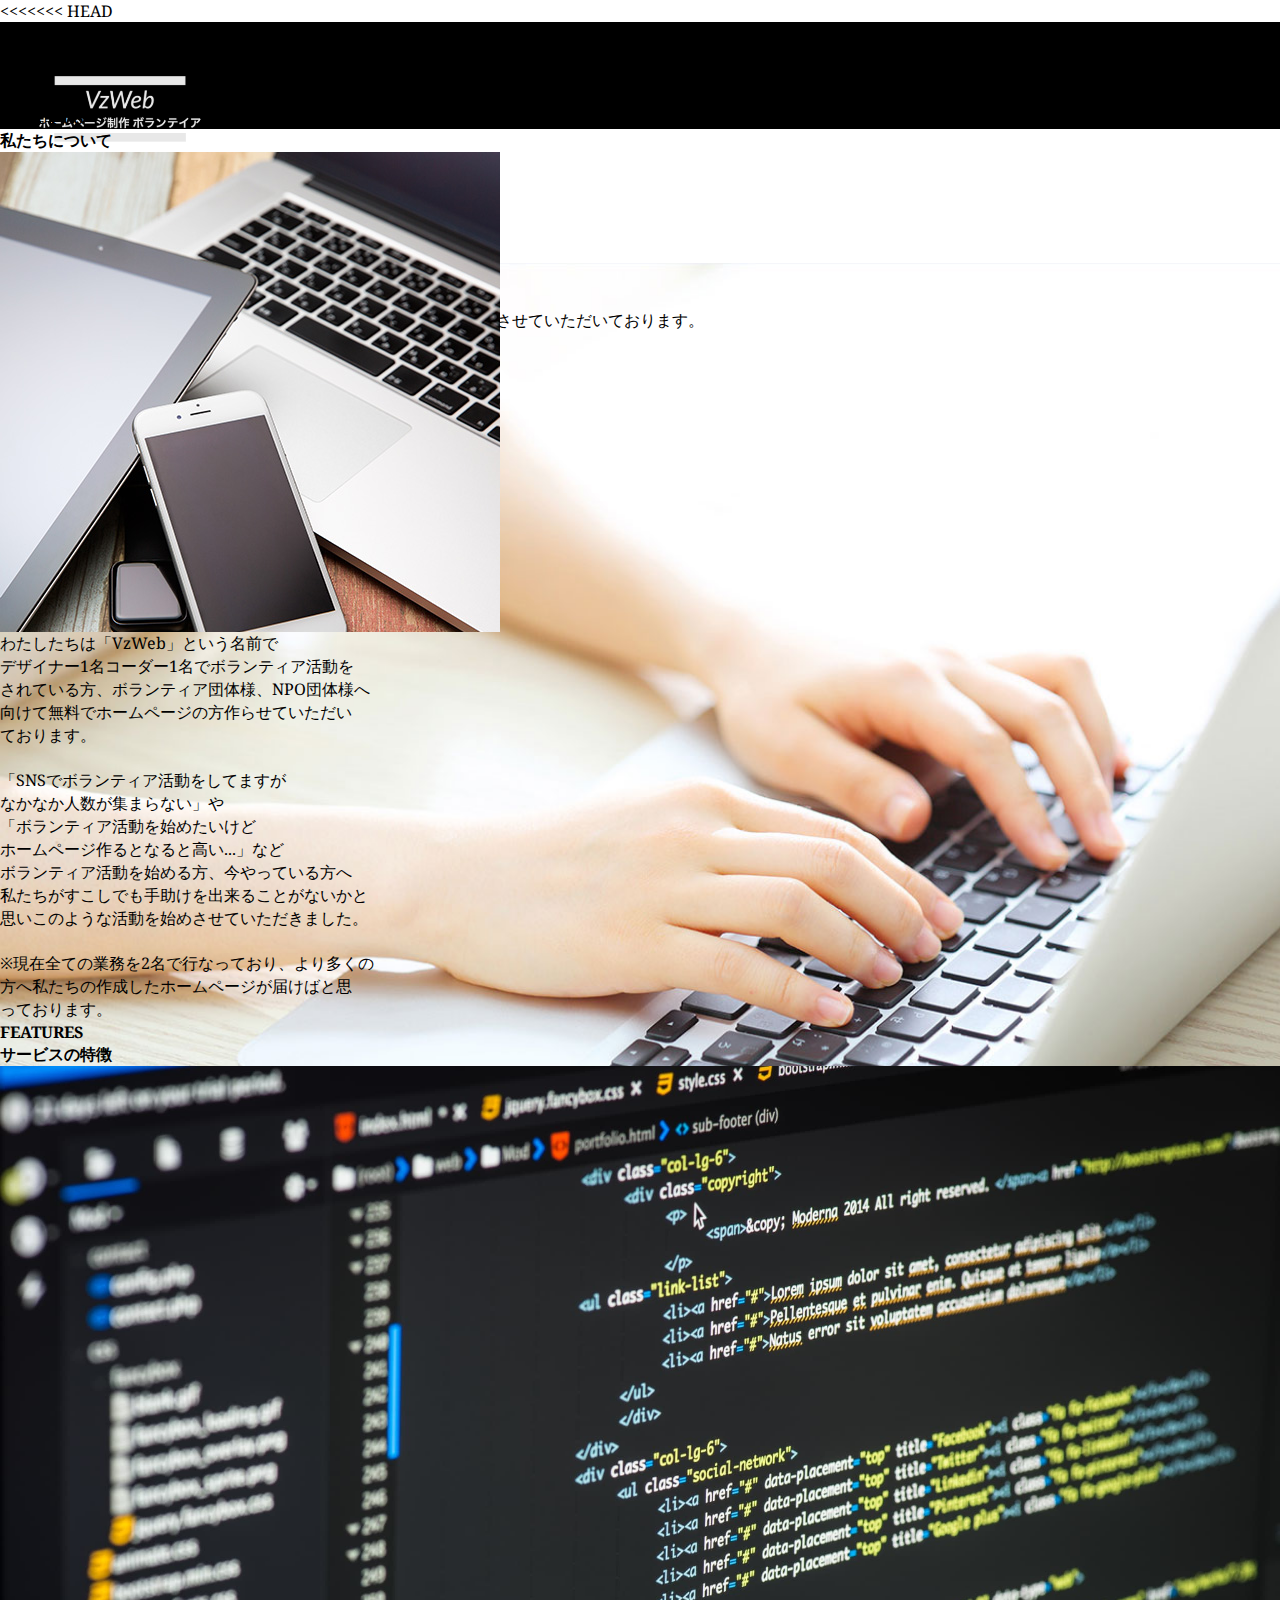
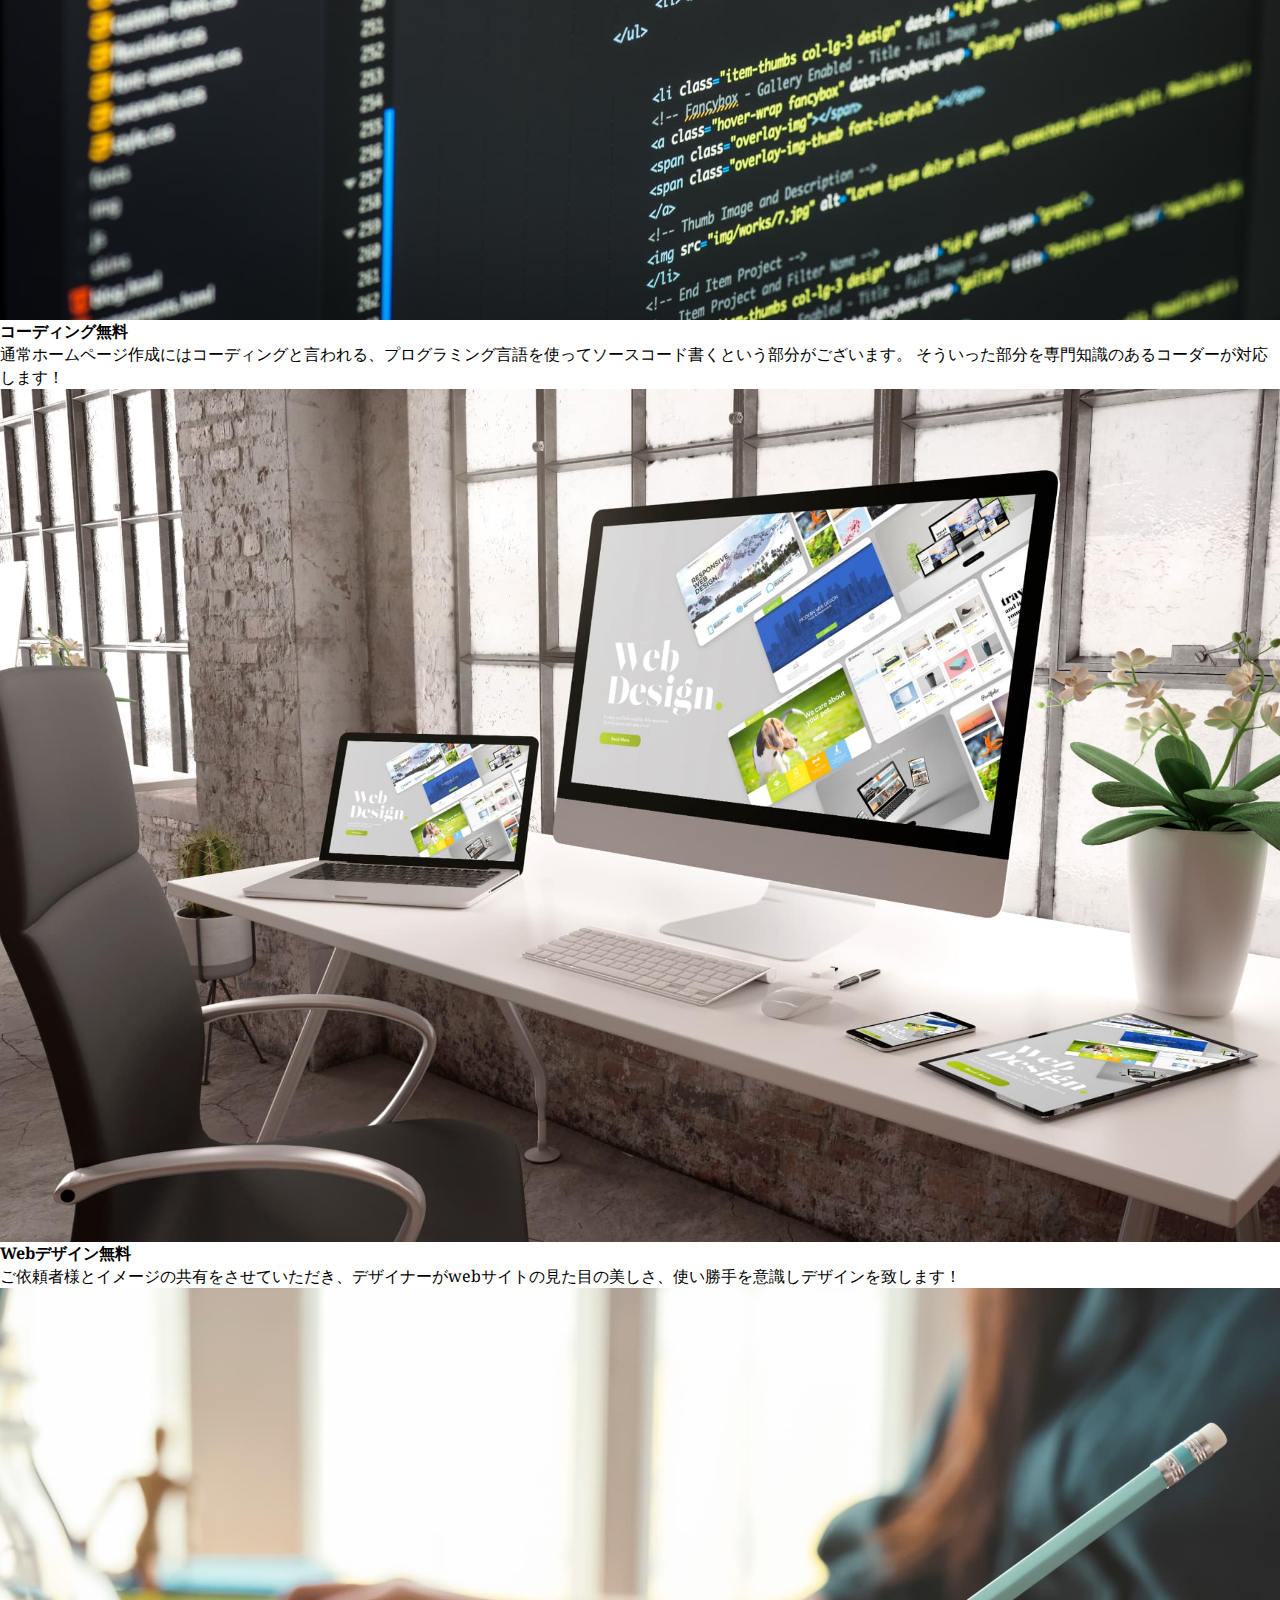
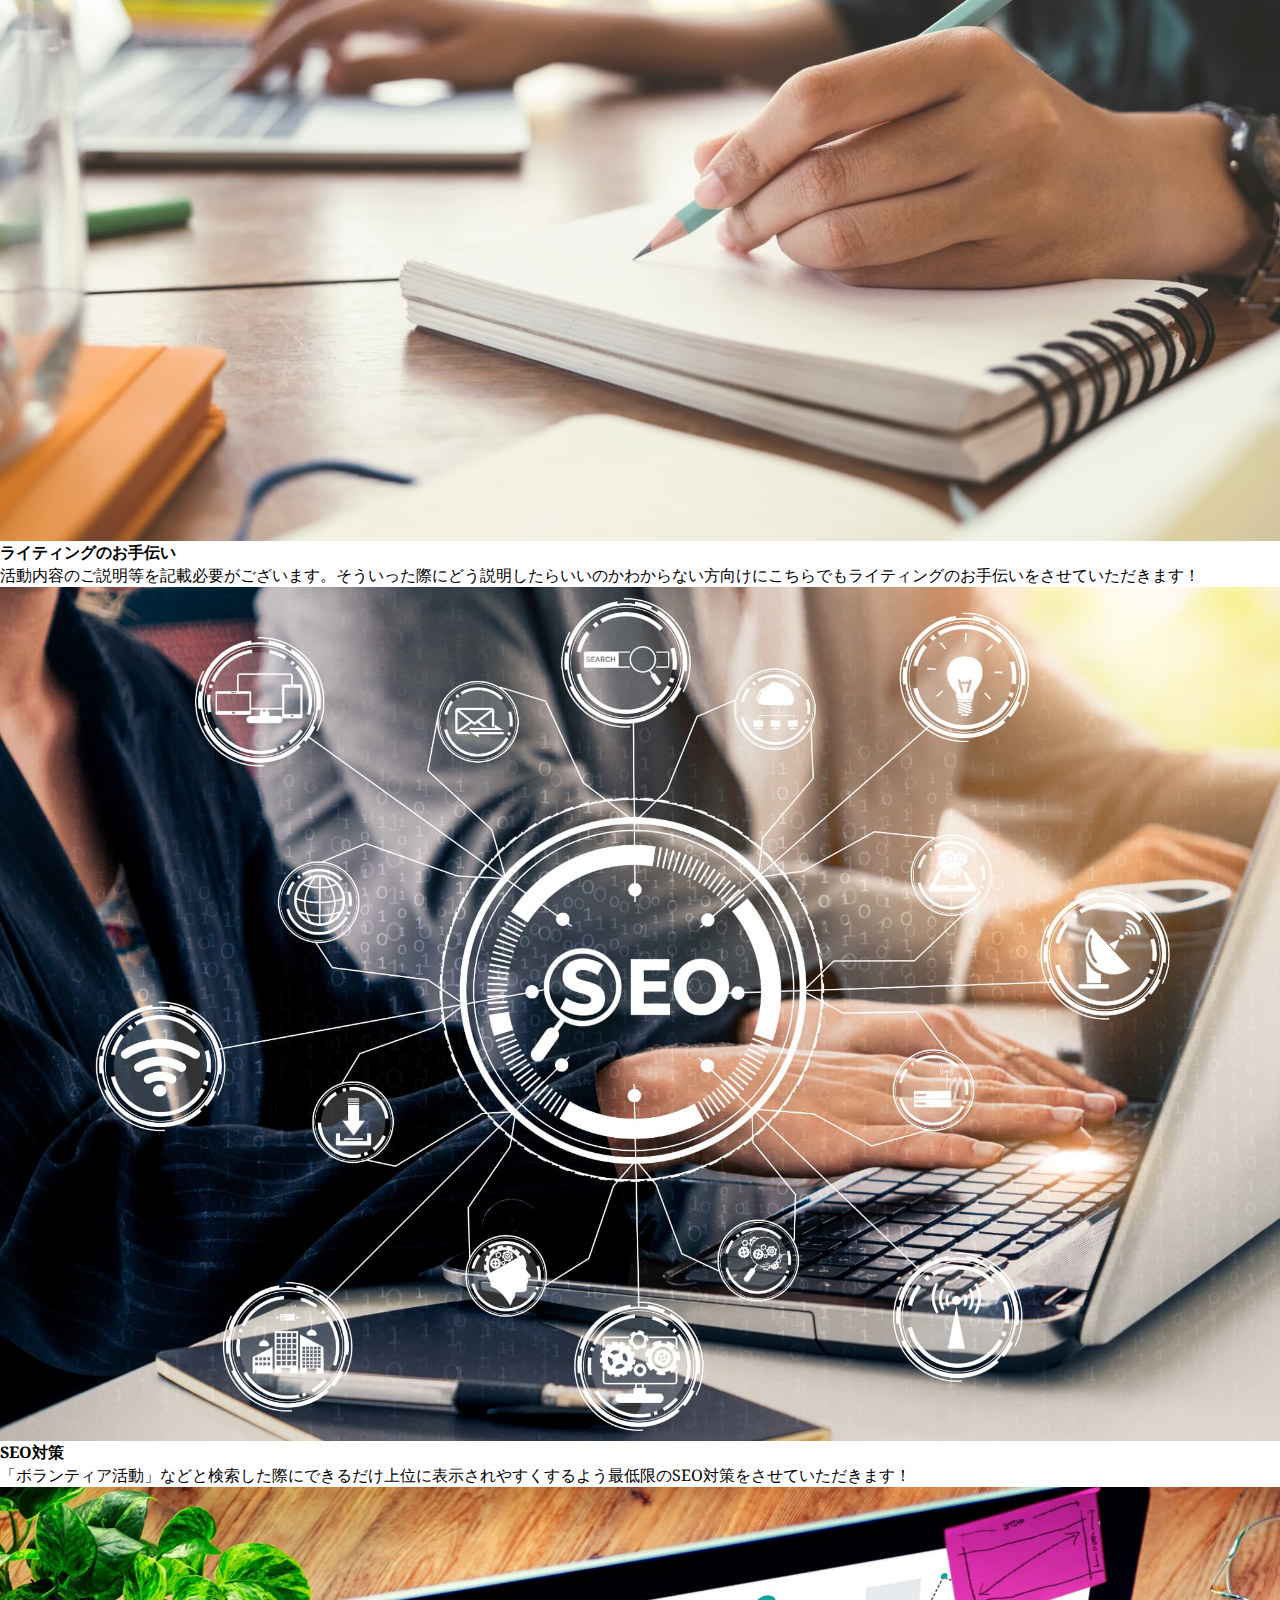
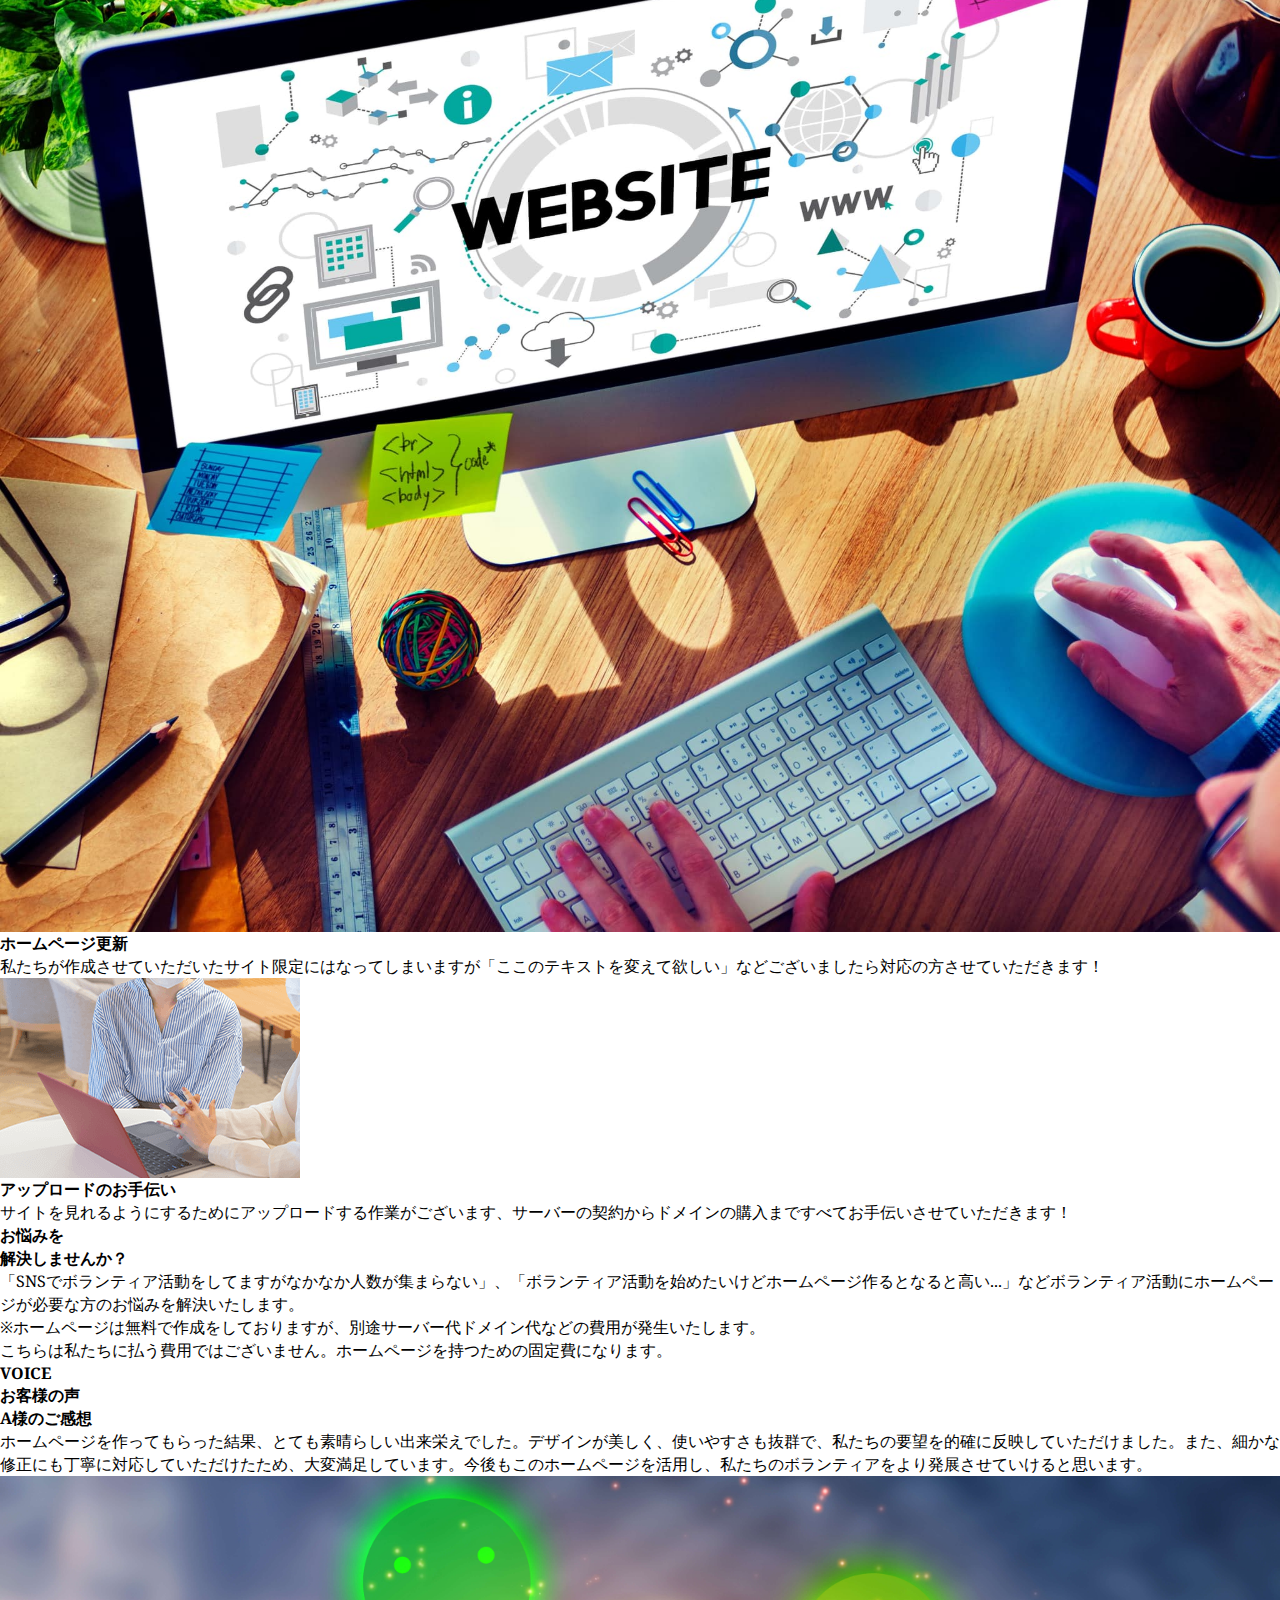
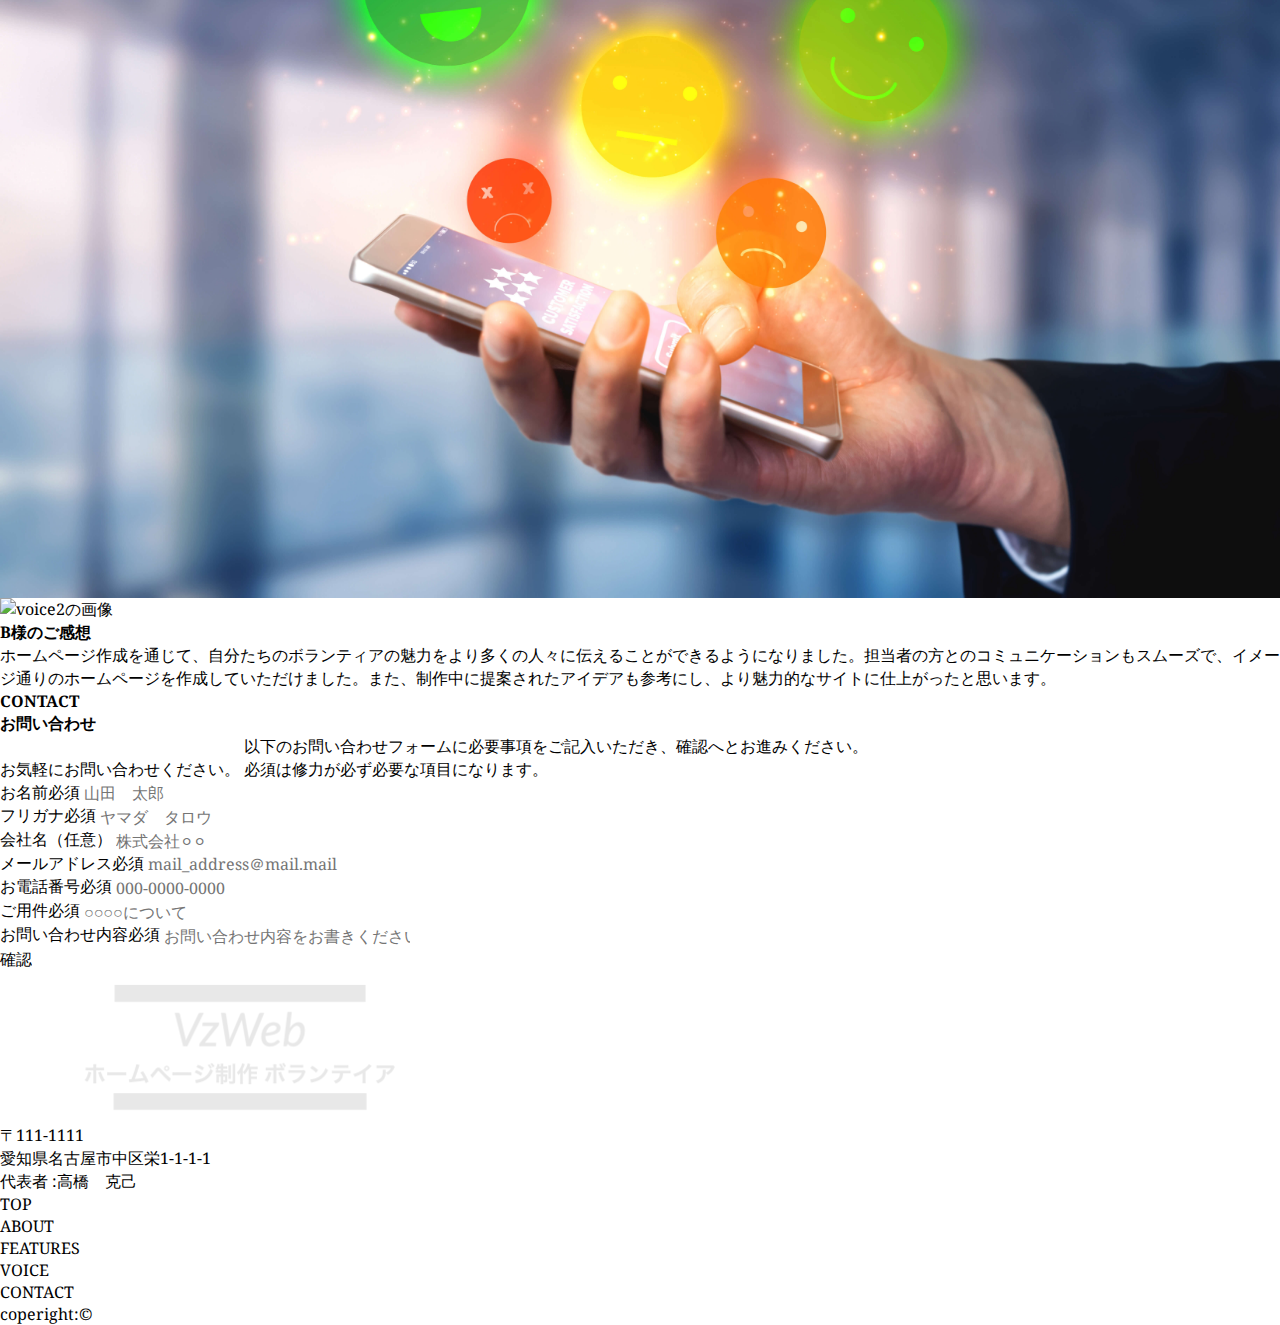
==== index.html @ ad684eb2 "Merge branch 'main' into test1" ====
<!DOCTYPE html>
<html lang="ja">
<head>
    <meta charset="UTF-8">
    <meta name="discription" content="メタディスクリプションがはいります">
    <meta name="viewport" content="width=device-width, initial-scale=1.0">
    <title>Vzweb | ボランティア団体様に向けた無料でホームページ制作</title>
    <link rel="stylesheet" href="style.css">
    <link href="https://fonts.googleapis.com/css2?family=Noto+Sans:ital,wght@0,100..900;1,100..900&family=Noto+Serif:ital,wght@0,100..900;1,100..900&display=swap" rel="stylesheet">
    <script scr="jquery-3.6.3.min.js"></script>
</head>
<body>

    <header>
       
<<<<<<< HEAD
       <div class="nav aaaaaaaa"> 
=======
       <div class="nav test"> 
>>>>>>> main
        <div class="wrapper"> 
        <div class="nav-inr">
         <img src="picture/rogo.png" alt="ロゴ">

         <div id="drawer_toggle">
            <span></span>
            <span></span>
            <span></span>
         </div>
        
         <nav id="global_nav">
            <ul class="main-nav">
                <li><a href="#top">TOP</a></li>
                <li><a href="#about">ABOUT</a></li>
                <li><a href="#features">FEATURES</a></li>
                <li><a href="#voice">VOICE</a></li>
                <li><a href="#contact">CONTACT</a></li>
            </ul>
         </nav>
         
        </div>
        </div>
       </div>
       <!--ハンバーガーメニュー-->
       <div class="humburger">
        <button class="hamburger-menu" id="js-hamburger-menu">
           <span class="hamburger-menu__bar"></span>
           <span class="hamburger-menu__bar"></span>
           <span class="hamburger-menu__bar"></span>
         </button>
         <nav class="navigation">
           <ul class="navigation__list">
             <li class="navigation__list-item"><a href="#top" class="navigation__link">TOP</a></li>
             <li class="navigation__list-item"><a href="#about" class="navigation__link">ABOUT</a></li>
             <li class="navigation__list-item"><a href="#features" class="navigation__link">FEATURES</a></li>
             <li class="navigation__list-item"><a href="#voice" class="navigation__link">VOICE</a></li>
             <li class="navigation__list-item"><a href="#contact" class="navigation__link">CONTACT</a></li>
           </ul>
         </nav>
       </div>
       
       <div class="top" id="top">

         <h1>ホームページを無料で<br class="pc-none">
            作成致します。 </h1>
         <p>
            ボランティア活動をされている方に向けてホームページを無料で作成させていただいております。  
         </p>

       </div> 

       <div class="btn">
        <span>ご予約はこちら</span>
        <button class="contactbtn">CONTACT</button>
       </div>
    

    </header>

    <main>
       <div class="aboutus wrapper" id="about">
        <h3>ABOUT US</h3>
        <h4>私たちについて</h4>
        <div class="flex">
         <img src="picture/about-us.jpg" alt="電子機器の写真">
         <p>わたしたちは「VzWeb」という名前で<br class="pc-none1000">
            デザイナー1名コーダー1名でボランティア活動を<br class="pc-none1000">
            されている方、ボランティア団体様、NPO団体様へ<br class="pc-none1000">
            向けて無料でホームページの方作らせていただい<br class="pc-none1000">
            ております。<br><br>
            
            「SNSでボランティア活動をしてますが<br class="pc-none1000">
            なかなか人数が集まらない」や<br class="pc-none1000">
            「ボランティア活動を始めたいけど<br class="pc-none1000">
            ホームページ作るとなると高い...」など<br class="pc-none1000">
            ボランティア活動を始める方、今やっている方へ<br class="pc-none1000">
            私たちがすこしでも手助けを出来ることがないかと<br class="pc-none1000">
            思いこのような活動を始めさせていただきました。<br><br>
            
            ※現在全ての業務を2名で行なっており、より多くの<br class="pc-none1000">
            方へ私たちの作成したホームページが届けばと思<br class="pc-none1000">
            っております。
         </p>
        </div>    
        
       </div> 
       
       <div class="features " id="features">
        <div class="wrapper">

         <h3>FEATURES</h3>
         <h4>サービスの特徴</h4>
        

         <div class="flexbox">

          <div class="items">
           <img src="picture/features-img.jpeg" alt="">
           <span>
            <h5>コーディング無料</h5>
            <p>
            通常ホームページ作成にはコーディングと言われる、プログラミング言語を使ってソースコード書くという部分がございます。 そういった部分を専門知識のあるコーダーが対応します！
            </p>
           </span> 
          </div> 
        
          <div class="items">
           <img src="picture/features-img1.jpeg" alt="">
           <span>
            <h5>Webデザイン無料</h5>
            <p>
            ご依頼者様とイメージの共有をさせていただき、デザイナーがwebサイトの見た目の美しさ、使い勝手を意識しデザインを致します！
            </p>
           </span>  
          </div>
        
          <div class="items">
           <img src="picture/features-img2.jpeg" alt="">
           <span>
            <h5>ライティングのお手伝い</h5>
            <p>
            活動内容のご説明等を記載必要がございます。そういった際にどう説明したらいいのかわからない方向けにこちらでもライティングのお手伝いをさせていただきます！
            </p>
           </span>  
          </div>
        
          <div class="items">
           <img src="picture/features-img3.jpeg" alt="">
           <span>
            <h5>SEO対策</h5>
            <p>
            「ボランティア活動」などと検索した際にできるだけ上位に表示されやすくするよう最低限のSEO対策をさせていただきます！
            </p>
           </span>
          </div>
        
          <div class="items">
           <img src="picture/features-img4.jpeg" alt="">
           <span>
            <h5>ホームページ更新</h5>
            <p>
            私たちが作成させていただいたサイト限定にはなってしまいますが「ここのテキストを変えて欲しい」などございましたら対応の方させていただきます！
            </p>
           </span>
          </div>
        
          <div class="items">
           <img src="picture/faetures-img5.png" alt="">
           <span>
            <h5>アップロードのお手伝い</h5>
            <p>
            サイトを見れるようにするためにアップロードする作業がございます、サーバーの契約からドメインの購入まですべてお手伝いさせていただきます！
            </p>
           </span>
          </div>
        </div>   
       </div>
      </div> 
         

       <div class="worries">
        <div class="worries-text wrapper">
         <h2>お悩みを<br class="pc-none">
            解決しませんか？</h2>
         <p>
            「SNSでボランティア活動をしてますがなかなか人数が集まらない」、「ボランティア活動を始めたいけどホームページ作るとなると高い...」などボランティア活動にホームページが必要な方のお悩みを解決いたします。<br>
            <span>※ホームページは無料で作成をしておりますが、別途サーバー代ドメイン代などの費用が発生いたします。<br>
            こちらは私たちに払う費用ではございません。ホームページを持つための固定費になります。</span>
         </p>
        </div>
       </div> 

      <div class="voice " id="voice">
        <div class="wrapper">
         <h3>VOICE</h3>
         <h4>お客様の声</h4>
         <div class="avoice">
          <span>
           <h5>A様のご感想</h5>
           <p>
            ホームページを作ってもらった結果、とても素晴らしい出来栄えでした。デザインが美しく、使いやすさも抜群で、私たちの要望を的確に反映していただけました。また、細かな修正にも丁寧に対応していただけたため、大変満足しています。今後もこのホームページを活用し、私たちのボランティアをより発展させていけると思います。
           </p>
          </span>
          <img src="picture/voice-img.jpeg" alt="voice1の画像">
         </div>
         <div class="bvoice"> 
         <img src="picture/voice-img2.jpeg" alt="voice2の画像">
         <span>
           <h5>B様のご感想</h5>
           <p>
            ホームページ作成を通じて、自分たちのボランティアの魅力をより多くの人々に伝えることができるようになりました。担当者の方とのコミュニケーションもスムーズで、イメージ通りのホームページを作成していただけました。また、制作中に提案されたアイデアも参考にし、より魅力的なサイトに仕上がったと思います。
           </p>
         </span>
         </div>
        </div>
      </div> 

      <div class="contact wrapper" id="contact">
        <h3>CONTACT</h3>
        <h4>お問い合わせ</h4>
        <span class="inquiry">お気軽にお問い合わせください。</span>
        <span class="inquiryp">以下のお問い合わせフォームに必要事項をご記入いただき、確認へとお進みください。<br>
             必須は修力が必ず必要な項目になります。</span>
        <form class="form">
            <label>お名前<span class="marker">必須</span></label>
            <input type="text"  placeholder="山田　太郎" class="text-box"><br>

            <label>フリガナ<span class="marker">必須</span></label>
            <input type="text" placeholder="ヤマダ　タロウ" class="text-box"><br>

            <label>会社名（任意）</label>
            <input type="text" placeholder="株式会社⚪︎⚪︎" class="text-box"><br>

            <label>メールアドレス<span class="marker">必須</span></label>
            <input type="email" placeholder="mail_address＠mail.mail" class="text-box"><br>

            <label>お電話番号<span class="marker">必須</span></label>
            <input type="number" placeholder="000-0000-0000" class="text-box"><br>

            <label>ご用件<span class="marker">必須</span></label>
            <input type="text" placeholder="○○○○について" class="text-box"><br>
            
            <div class="form-contact">
             <label>お問い合わせ内容<span class="marker">必須</span></label>
             <input type="text" placeholder="お問い合わせ内容をお書きください。" class="message"><br>
            </div>

            <input type="submit" value="確認" class="btn-submit">
        

        </form>
      </div>

    </main>

    <footer>
       <div class="footer wrapper">
        
        <div class="footer-name">
        
         <img src="picture/rogo.png" alt="ロゴ">
         
      
         <div class="address">
            〒111-1111 <br>
             愛知県名古屋市中区栄1-1-1-1
         </div>
         <div class="name">
            代表者 :高橋　克己
         </div>
        </div>
        <div class="footer-menu">
            <ul class="footer-menu-list">
                <li>
                    <a href="#">TOP</a>
                </li>
                <li>
                    <a href="#">ABOUT</a>
                </li>
                <li>
                    <a href="#">FEATURES</a>
                </li>
                <li>
                    <a href="#">VOICE</a>
                </li>
                <li>
                    <a href="#">CONTACT</a>
                </li>
            </ul>  
        </div>
       </div>
       <div class="coperight">
        coperight:&copy;
       </div> 


    </footer>




    

    
</body>
</html>
---- style.css ----
/*リセットCSS*/
*,
::before,
::after {
  box-sizing: border-box;
  border-style: solid;
  border-width: 0;
}
html {
  -webkit-text-size-adjust: 100%;
  -webkit-tap-highlight-color: transparent;
}
body {
  margin: 0;
}
main {
  display: block;
}
p,
table,
blockquote,
address,
pre,
iframe,
form,
figure,
dl {
  margin: 0;
}
h1,
h2,
h3,
h4,
h5,
h6 {
  font-size: inherit;
  margin: 0;
}
ul,
ol {
  margin: 0;
  padding: 0;
  list-style: none;
}
dd {
  margin-left: 0;
}
a {
  display: inline-block;
  background-color: transparent;
  text-decoration: none;
  color: inherit;
  word-wrap: break-word;
}
abbr[title] {
  text-decoration: underline dotted;
}
b,
strong {
  font-weight: bolder;
}
small {
  font-size: 80%;
}
sub,
sup {
  font-size: 75%;
  line-height: 0;
  position: relative;
  vertical-align: baseline;
}
sub {
  bottom: -0.25em;
}
sup {
  top: -0.5em;
}
svg,
img,
embed,
object,
iframe {
  vertical-align: bottom;
}
button,
input,
optgroup,
select,
textarea {
  -webkit-appearance: none;
  appearance: none;
  vertical-align: middle;
  color: inherit;
  font: inherit;
  background: transparent;
  padding: 0;
  margin: 0;
  border-radius: 0;
  text-align: inherit;
  text-transform: inherit;
}
[type="checkbox"] {
  -webkit-appearance: checkbox;
  appearance: checkbox;
}
[type="radio"] {
  -webkit-appearance: radio;
  appearance: radio;
}
input[type="date"]::-webkit-date-and-time-value {
  text-align: left;
}
button,
[type="button"],
[type="reset"],
[type="submit"] {
  cursor: pointer;
}
button:disabled,
[type="button"]:disabled,
[type="reset"]:disabled,
[type="submit"]:disabled {
  cursor: default;
}
:-moz-focusring {
  outline: auto;
}
select:disabled {
  opacity: inherit;
}
option {
  padding: 0;
}
textarea {
  overflow: auto;
  resize: none;
}
[type="number"]::-webkit-inner-spin-button,
[type="number"]::-webkit-outer-spin-button {
  height: auto;
}
[type="search"] {
  outline-offset: -2px;
}
[type="search"]::-webkit-search-decoration {
  -webkit-appearance: none;
}
::-webkit-file-upload-button {
  -webkit-appearance: button;
  font: inherit;
}
label[for] {
  cursor: pointer;
}
table {
  border-color: inherit;
  border-collapse: collapse;
}
caption {
  text-align: left;
}
td,
th {
  vertical-align: top;
  padding: 0;
}
th {
  text-align: left;
  font-weight: bold;
}
picture {
  display: block;
  width: 100%;
  height: 100%;
}
img {
  max-width: 100%;
  max-height: 100%;
  object-fit: cover;
}
span {
  display: inline-block;
}

body{
  font-family: "Noto Sans", sans-serif;
  font-family: "Noto Serif", serif; 
}

/*トップ背景*/
.top{
    background-image: url(picture/mv.jpg);
    background-repeat: no-repeat;
    background-size: cover;
    height: 992px;
    margin: 0; 
}
@media screen and (max-width:1024px){
  .top{
    height: 800px;
  }
}
/*navロゴ*/
.nav img{
  width: 240px;
  height: 80px;
  
}

/*nav背景*/
.nav{
    background-color: #000000;
    margin: 0;
    height: 85px;
    
}
    
.nav-inr{
  display: flex;
  justify-content: space-between;
  align-items: center;
  height: 85px;
  
}

/*nav*/
.main-nav{
    display: flex;

    list-style: none;
    font-size: 24px;
    gap: 56px;    
}

@media screen and (max-width:950px){
  .main-nav{
  gap: 30px;
  font-size: 20px;
 }
}
@media screen and (max-width:1024px){
  .main-nav{
    display: none;
  }

.main-nav a{
    color: #fdfdfd;
}




/*コンテンツの最大幅設定*/
.wrapper{
  /*max-width: 1400px;*/
  width: min(calc(100% - 32px), 1000px);
  margin: 0 auto;
}
.pc-none{
  display: none;
}

@media screen and (max-width:1024px){
 .pc-none{
  display: block;
 }
}

/*topの文字*/


.top{
  text-align: center;
}
h1{
  font-size: 72px;
  padding-top: 320px;
}
@media screen and (max-width:1280px){
  h1{
    font-size: 58px;
  }
}
@media screen and (max-width:1024px){
  h1{
    padding-top: 280px;
  }
}
@media screen and (max-width:578px){
  h1{
    font-size: 50px;
  }
}
@media screen and (max-width:520px){
  h1{
    font-size: 45px;
  }
} 
@media screen and (max-width:450px){
  h1{
    font-size: 40px;
  }
} 
@media screen and (max-width:400px){
  h1{
    font-size: 37px;
  }
} 
.top p{
  font-size: 16px;
  padding-top: 43px;
}


/*ご予約*/
.btn{
  background-color: #000000;
  padding-top: 17px;
  padding-bottom: 18px;
  display: flex;
  justify-content: center;
  align-items: center;
}

.btn span{
  color: #ffffff;
  font-size: 30px;
  position: relative;
  left: -73px;
}
@media screen and (max-width:650px){
  .btn span{
    display: none;
  }


.contactbtn{
  font-size: 16px;
  color: #000000;
  background-color: #e3ebfd;
  padding: 18px 62px;
  border: solid 2.5px #51596f;
}

/*ABOUT US 私たちについて*/
.aboutus{
  background-color: #ffffff;
  text-align: center;
  padding-top: 107px;
  padding-bottom: 258px;
}
.aboutus h3{
  font-size: 48px;
  padding-bottom: 20px;
}
.aboutus h4{
  font-size: 24px;
  padding-bottom: 72px;

}
.aboutus img{
  width: 500px;
  height: 480px;
}
.aboutus p{
  font-family: "Noto Sans", sans-serif;
  font-size: 16px;
  line-height: 30px;
  text-align: left;
  /*brかspanタグを使って１マス開けるか*/
}
@media screen and (max-width:1000px){
  .aboutus p{
    max-width: 600px;
  }
  .pc-none1000{
    display: none;
  }
}

.aboutus .flex{
  display: flex;
  gap: 0 87px;
  justify-content: center;
}
@media screen and (max-width:1000px){
  .aboutus .flex{
    flex-direction: column;
    align-items: center;
    gap: 40px;
  }
}


/*FEATURES サービスの特徴*/
.features{
  background-color: #e3ebfd;
  text-align: center;
  padding-top: 115px;
  padding-bottom: 182px;
}
.features img{
  width: 300px;
  height: 200px;
}
.features h3{
  font-size: 48px;
  padding-top: 115px;
}
.features h4{
  font-size: 24px;
  padding-top: 20px;
  padding-bottom: 96px;
}
h5{
  font-size: 21px;
  padding-top: 24px;
  padding-bottom: 24px;
  text-align: left;
}
.items p{
  text-align: left;
}
.items span{
  font-family: "Noto Sans", sans-serif;
  background-color: #ffffff;
  padding: 14px;
  width: 300px;
  height: 240px;
}
.flexbox{
  display: flex;
  justify-content: center;
  gap: 115px 50px;
  flex-wrap: wrap;
  max-width: 1000px;
  margin: 0 auto;
}
.items{
  width: 300px;

}

/*お悩みを解決しませんか？*/
.worries{
  background-image: url(picture/background.jpg);
  background-repeat: no-repeat;
  background-size: cover;
  position: relative;
  height: 644px;

}
.worries::before{
  background-color: rgba(0,0,0,.6);
  position: absolute;
  top: 0;
  right: 0;
  bottom: 0;
  left: 0;
  content: ' ';
}
@media screen and (max-width:800px){
  .worries{
    height: 700px;
  }
}
@media screen and (max-width:630px){
  .worries{
    height: 720px;
  }
}
@media screen and (max-width:545px){
  .worries{
    height: 740px;
  }
}
@media screen and (max-width:510px){
  .worries{
    height: 760px;
  }
}
@media screen and (max-width:435px){
  .worries{
    height: 770px;
  }
}

.worries-text{
  position: absolute;
  top: 0;
  right: 0;
  bottom: 0;
  left: 0;
  margin: auto;

}
@media screen and (max-width:800px){
  .pc-none{
    display: block;}
}
.worries h2{
  font-size: 64px;
  padding-top: 98px;
  padding-bottom: 114px;
  color: #ffffff;
  text-align: center;
}
@media screen and (max-width:768px){
  .worries h2{
    font-size: 44px;
  }
}
@media screen and (max-width:384px){
  .worries h2{
    font-size: 42px;
  }
}

.worries p{
  padding-bottom: 80px;
  color: #ffffff;
  line-height: 44px;
  font-size: 24px;
}
@media screen and (max-width:800px){
  .worries p{
    font-size: 20px;
  }
}
@media screen and (max-width:768px){
  .worries p{
    font-size: 18px;
  }
}
.worries span{
  font-size: 16px;
  line-height: 1.2;
  margin-top: 12px;
  color: #f25151;
}
/*VOICE お客様の声*/
.voice{
  background-color: #e3ebfd;
  padding-top: 96px;
  padding-bottom: 78px;
}
.voice h3{
  font-size: 48px;
  text-align: center;
}
.voice h4{
  font-size: 24px;
  padding-top: 20px;
  padding-bottom: 96px;
  text-align: center;
}
.voice img{
  height: 220px;
  width: 220px;
  margin: 42px 40px;
}
@media screen and (max-width:790px){
  .voice img{
    margin: 0;
    padding-top: 20px;
  }
}
.avoice{
  background-color: #ffffff;
  max-width: 1000px;
  height: 305px;
  display: flex;
  margin-bottom: 64px;
}
.bvoice{
  background-color: #ffffff;
  max-width: 1000px;
  height: 305px;
  display: flex;
}
@media screen and (max-width:790px){
  .avoice{
    flex-direction: column-reverse;
    height: auto;
    align-items: center;
  }
  .bvoice{
    flex-direction: column;
    height: auto;
    align-items: center;
  } 
}


.avoice h5{
  text-align: left;
  padding-left: 40px;
  padding-top: 42px;
}
.bvoice h5{
  text-align: right;
  padding-right: 40px;
  padding-top: 42px;
}
@media screen and (max-width:790px){
  .avoice h5{
    text-align: center;
    padding-left: 0px;
  }
  .bvoice h5{
    text-align: center;
    padding-right: 0px;
  }
}
.avoice p{
  font-family: "Noto Sans", sans-serif;
  padding-left: 40px;
  padding-bottom: 46px;
}
.bvoice p{
  font-family: "Noto Sans", sans-serif;
  padding-right: 40px;
  padding-bottom: 46px;
}
@media screen and (max-width:790px){
  .avoice p{
    padding: 0 20px 20px 20px;

  }
  .bvoice p{
    padding: 0 20px 20px 20px;

  }
}
/*CONTACT お問い合わせ*/
.contact{
  padding-top: 123px;
  padding-bottom: 182px;
  background-color: #ffffff;
  text-align: center;
  
}
.contact h3{
  font-size: 48px;
}
.contact h4{
  font-size: 24px;
  padding-top: 20px;
  padding-bottom: 94px;
}
.inquiry{
  font-size: 30px;
  padding-bottom: 48px;
}
.inquiryp{
  font-size: 20px;
  padding-bottom: 46px;
}
.marker{
  background-color: #e43737;
  margin-left: 12px;
  color: #ffffff;
  font-size: 20px;
  text-align: center;
}
label{
  font-size: 24px;
  margin-bottom: 70px;
  display: inline-block;
  width: 260px;
  text-align: right;
  
}

.text-box{
  border: solid 1.25px;
  width: 600px;
  height: 60px;
  text-align: left;
  margin-left: 74px;
  padding-left: 21px;
}
.message{
  border: solid 1.25px;
  width: 600px;
  height: 200px;
  text-align: left;
  margin-left: 74px;
  padding-left: 21px;
}
.form-contact{
  display: flex;
  justify-content: center;
}


.btn-submit{
  margin-top: 86px;
  margin-bottom: 182px;
  display: inline-block;
  position: relative;
  padding: 12px 50px;
  background-color: rgba(0,0,0,.8);
  color: #fff;
}






/*フッター*/
footer{
  background-color: #000000;
  color: #ffffff;
  height: 400px;
}
.footer img{
  width: 240px;
  height: 80px;
  margin-top: 49px;
  margin-bottom: 31px;
  /*margin: 49px 627px 31px 219px;*/
}
@media screen and (max-width:768px){
  .footer img{
    position: relative;
    left: 50%;
    transform: translateX(-50%);
  }
}
.footer{
  display: flex;
  font-size: 24px;
  justify-content: space-between;
}
@media screen and (max-width:768px){
  .footer{
    justify-content: center;
  }
}
.address{
  line-height: 36px;
}
.name{
  margin-top: 33px;
  margin-bottom: 127px;
}
.footer-menu{
  margin-top: 78px;
  line-height: 44px;
  
}
@media screen and (max-width:768px){
  .footer-menu{
    display: none;
  }
}
.coperight{
  color: #000;
  height: 78px;
  text-align: center;
}

/*ハンバーガーメニュー*/

@media screen and (max-width:1024px){
  .hamburger{
    display: block;
  }
.hamburger-menu {
  width: 50px;
  height: 50px;
  position: relative;
  border: none;
  background: transparent;
  appearance: none;
  padding: 0;
  cursor: pointer;
}
.hamburger-menu__bar {
  display: inline-block;
  width: 44%;
  height: 2px;
  background: #242424;
  position: absolute;
  left: 50%;
  transform: translateX(-50%);
  transition: .5s;
}
.hamburger-menu__bar:first-child {
  top: 16px;
}
.hamburger-menu__bar:nth-child(2) {
  top: 24px;
}
.hamburger-menu__bar:last-child {
  top: 32px;
}
.hamburger-menu--open .hamburger-menu__bar {
  top: 50%;
}
.hamburger-menu--open .hamburger-menu__bar:first-child {
  transform: translateX(-50%) translateY(-50%) rotate(45deg);
}
.hamburger-menu--open .hamburger-menu__bar:last-child {
  transform: translateX(-50%) translateY(-50%) rotate(-45deg);
}
.hamburger-menu--open .hamburger-menu__bar:nth-child(2) {
  display: none;
}
.navigation {
  display: none;
  background: #242424;
  position: absolute;
  top: 50px;
  width: 100%;
  z-index: 9999;
}
.navigation__list {
  text-align: center;
  list-style: none;
  padding: 0;
  margin: 0;
}
.navigation__list-item {
  border-bottom: solid 1px #474747;
}
.navigation__list-item:first-child {
  border-top: solid 1px #474747;
}
.navigation__link {
  color: #fff;
  font-weight: 700;
  text-decoration: none;
  display: block;
  padding: 24px 0;
  transition: .5s;
}
@media (hover: hover) and (pointer: fine) {
  .navigation__link:hover {
    background: #333;
  }
}
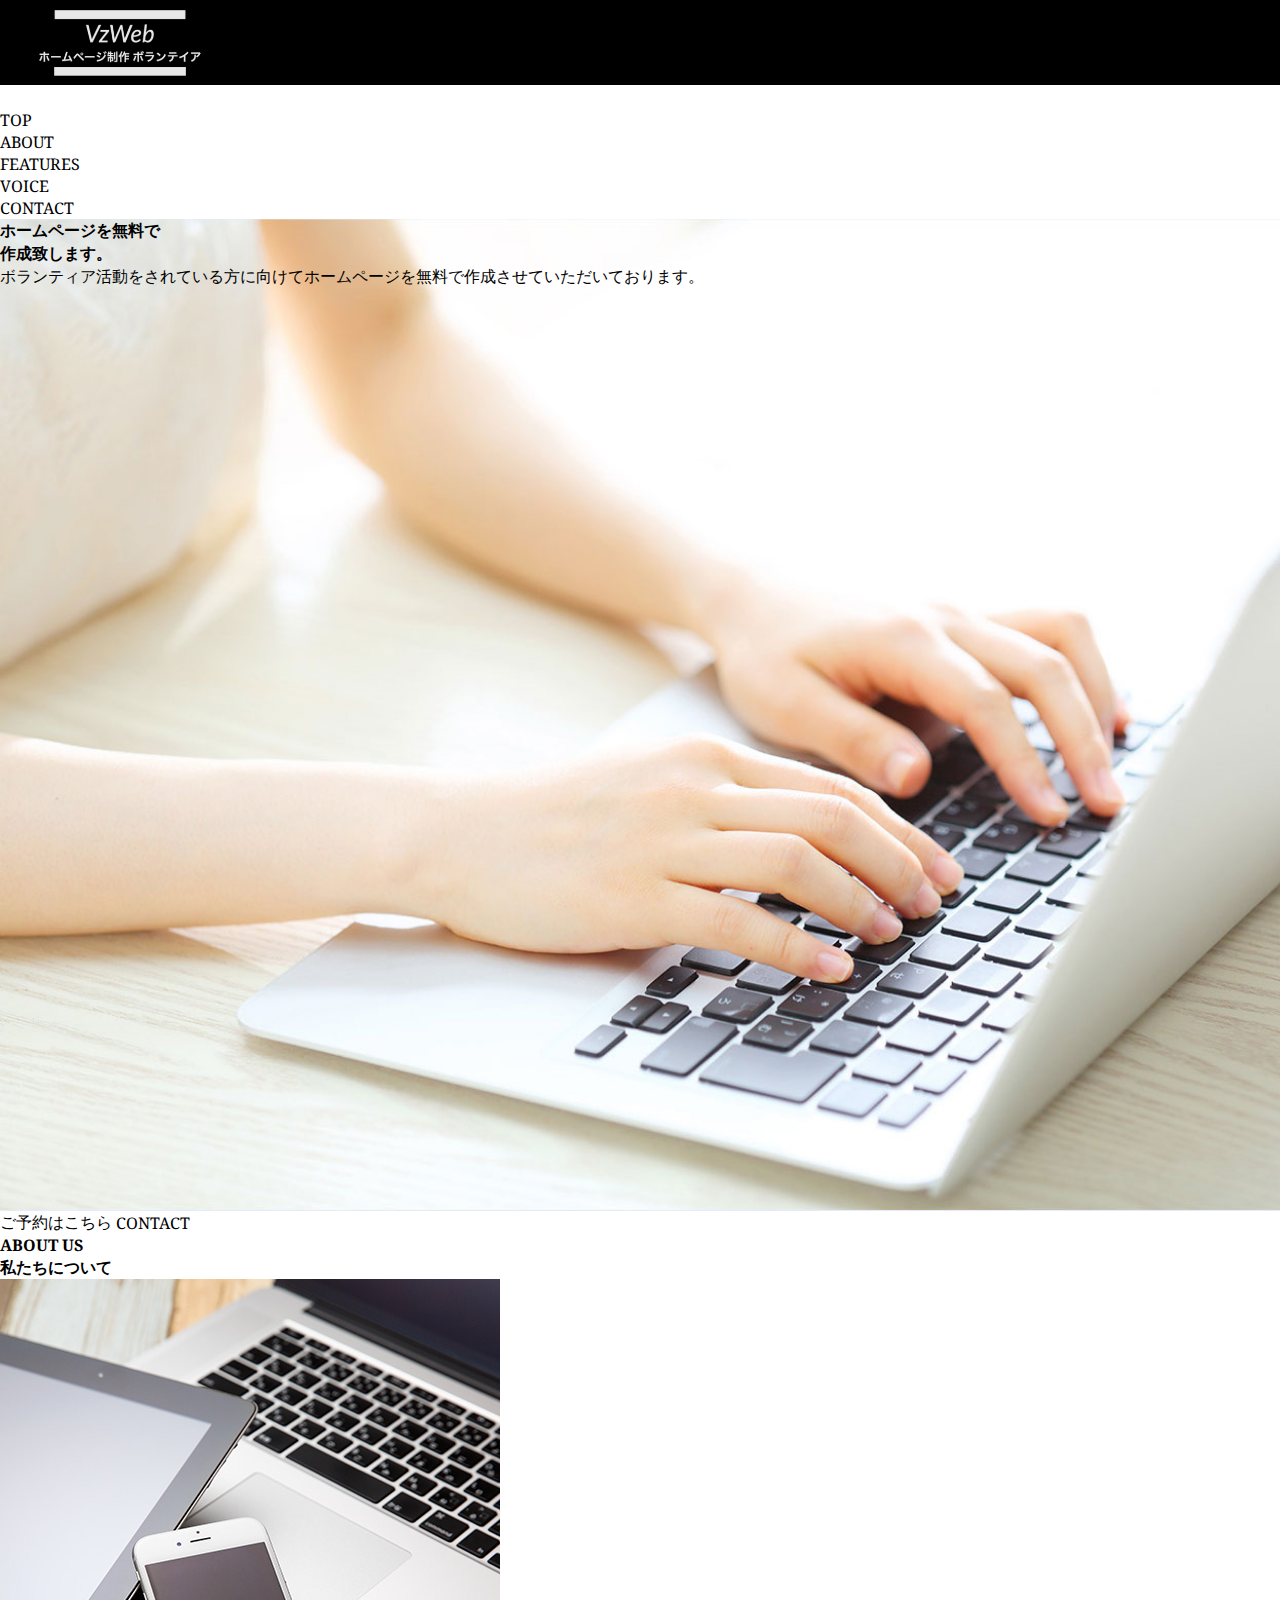
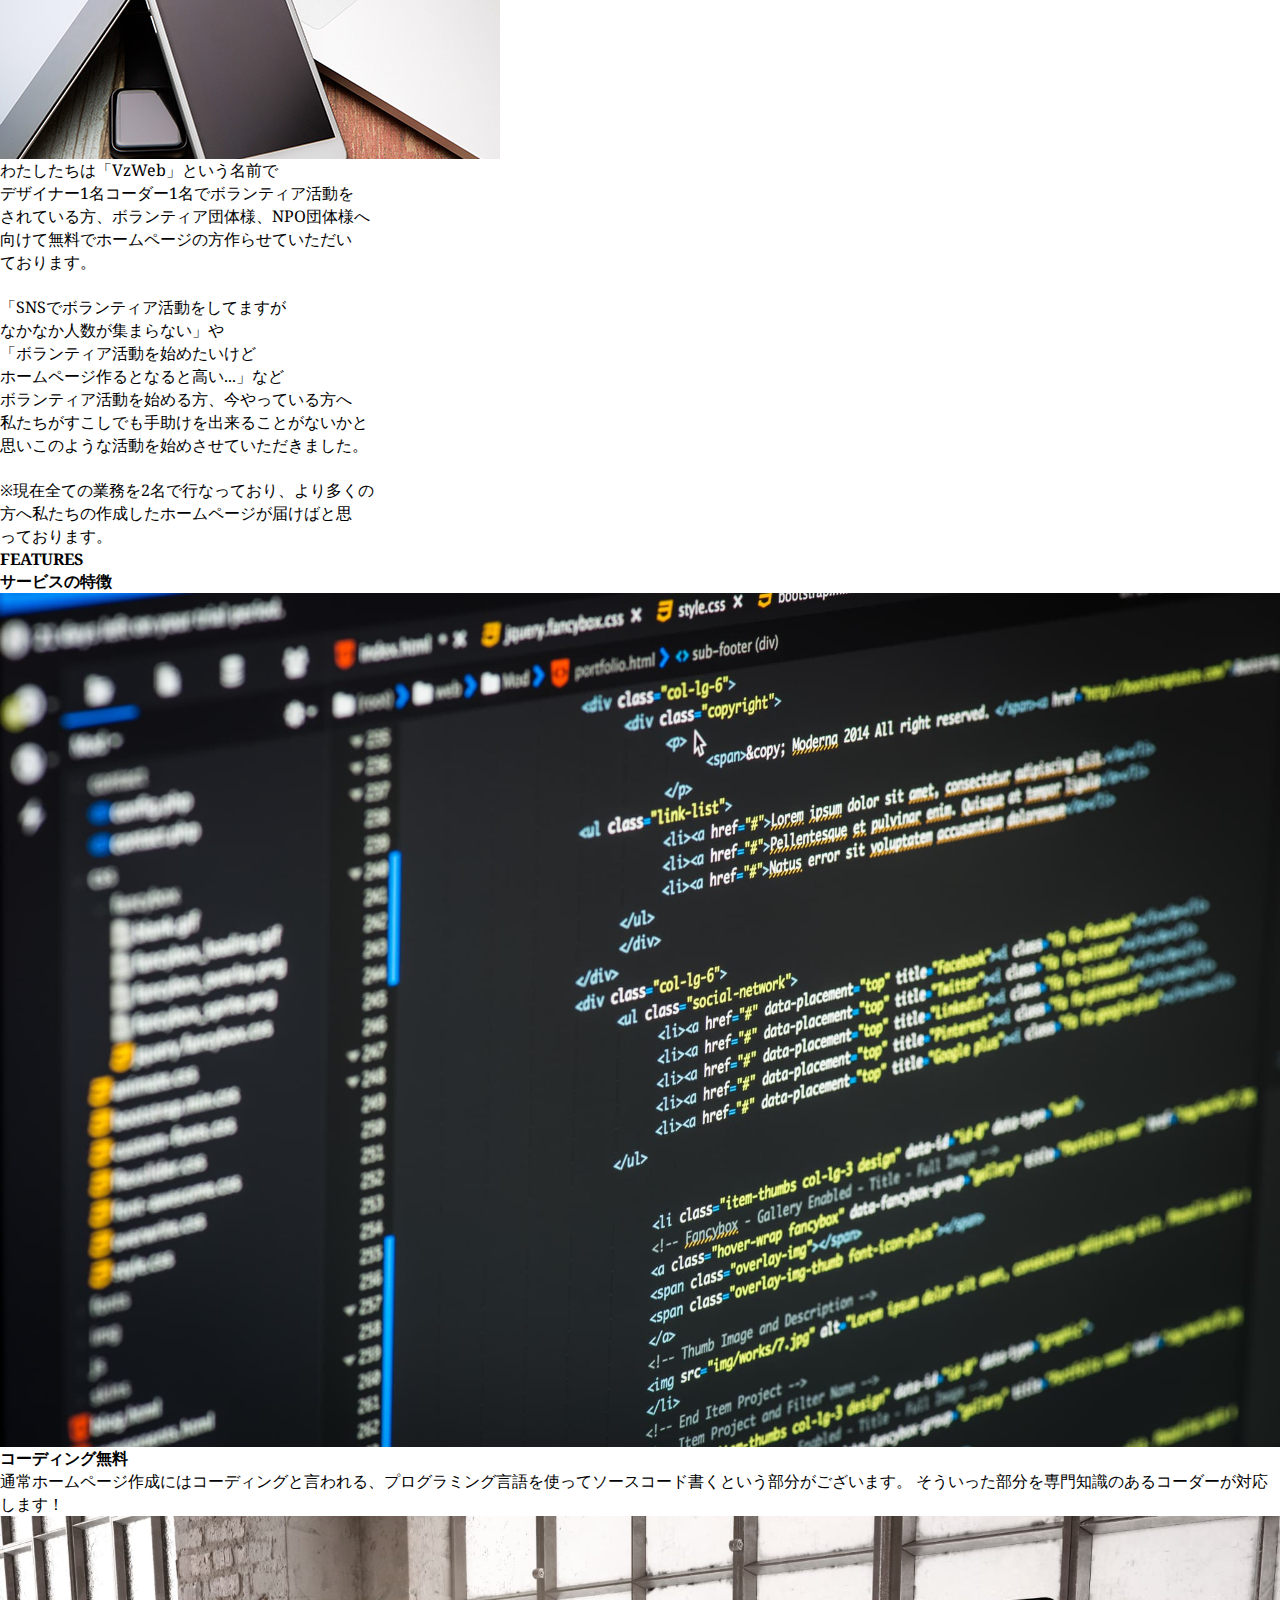
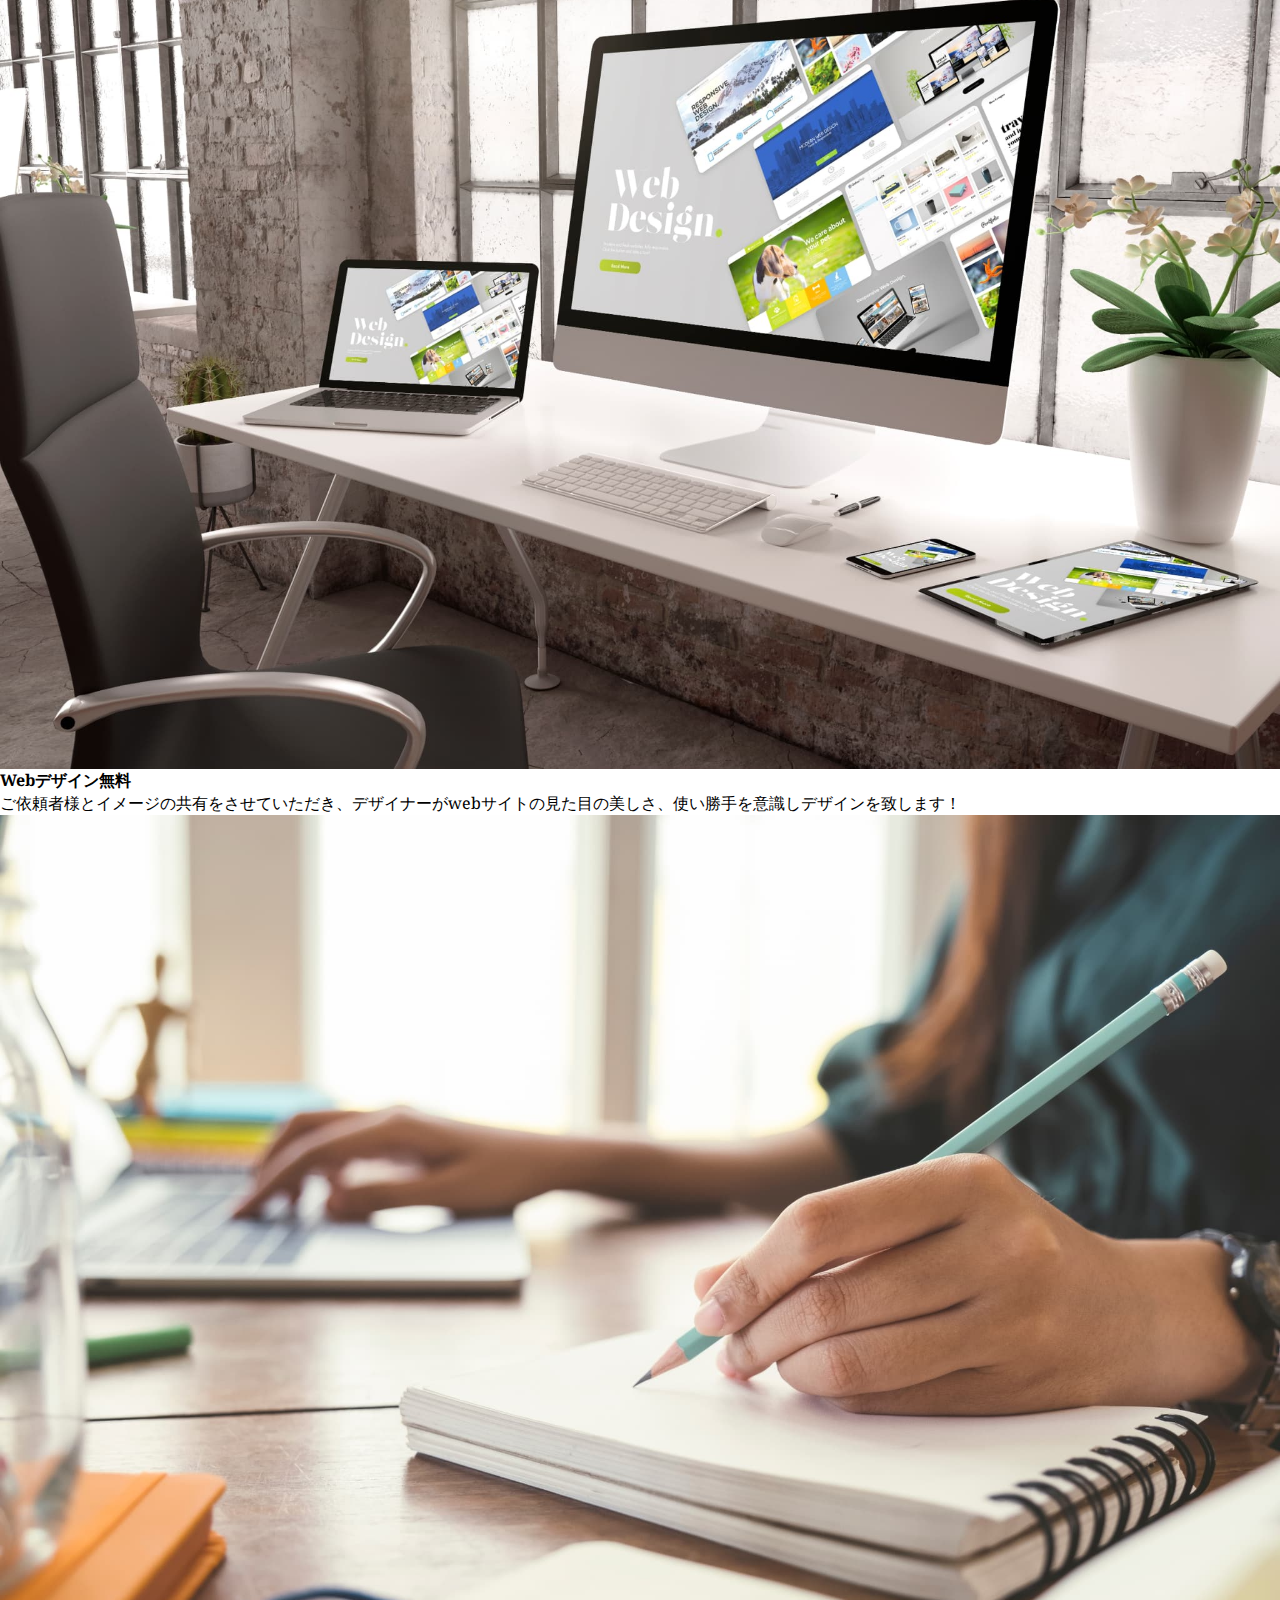
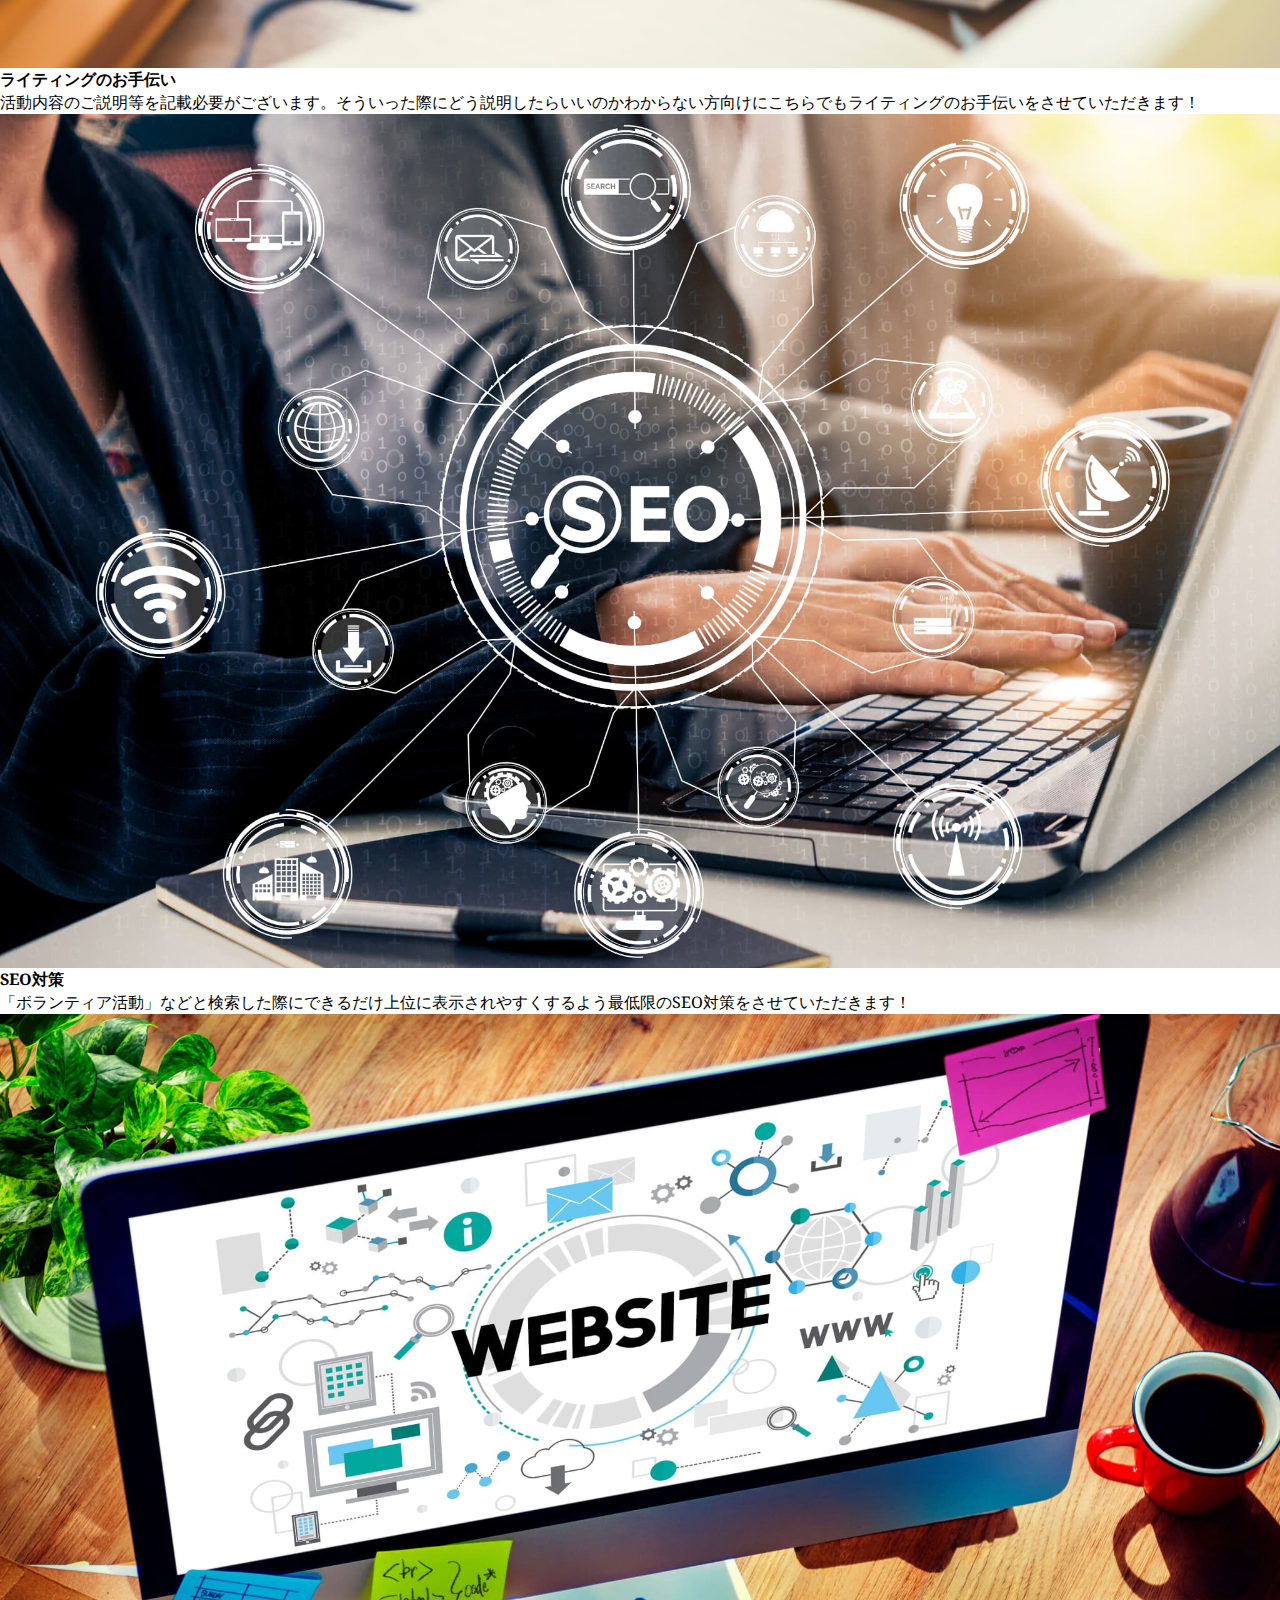
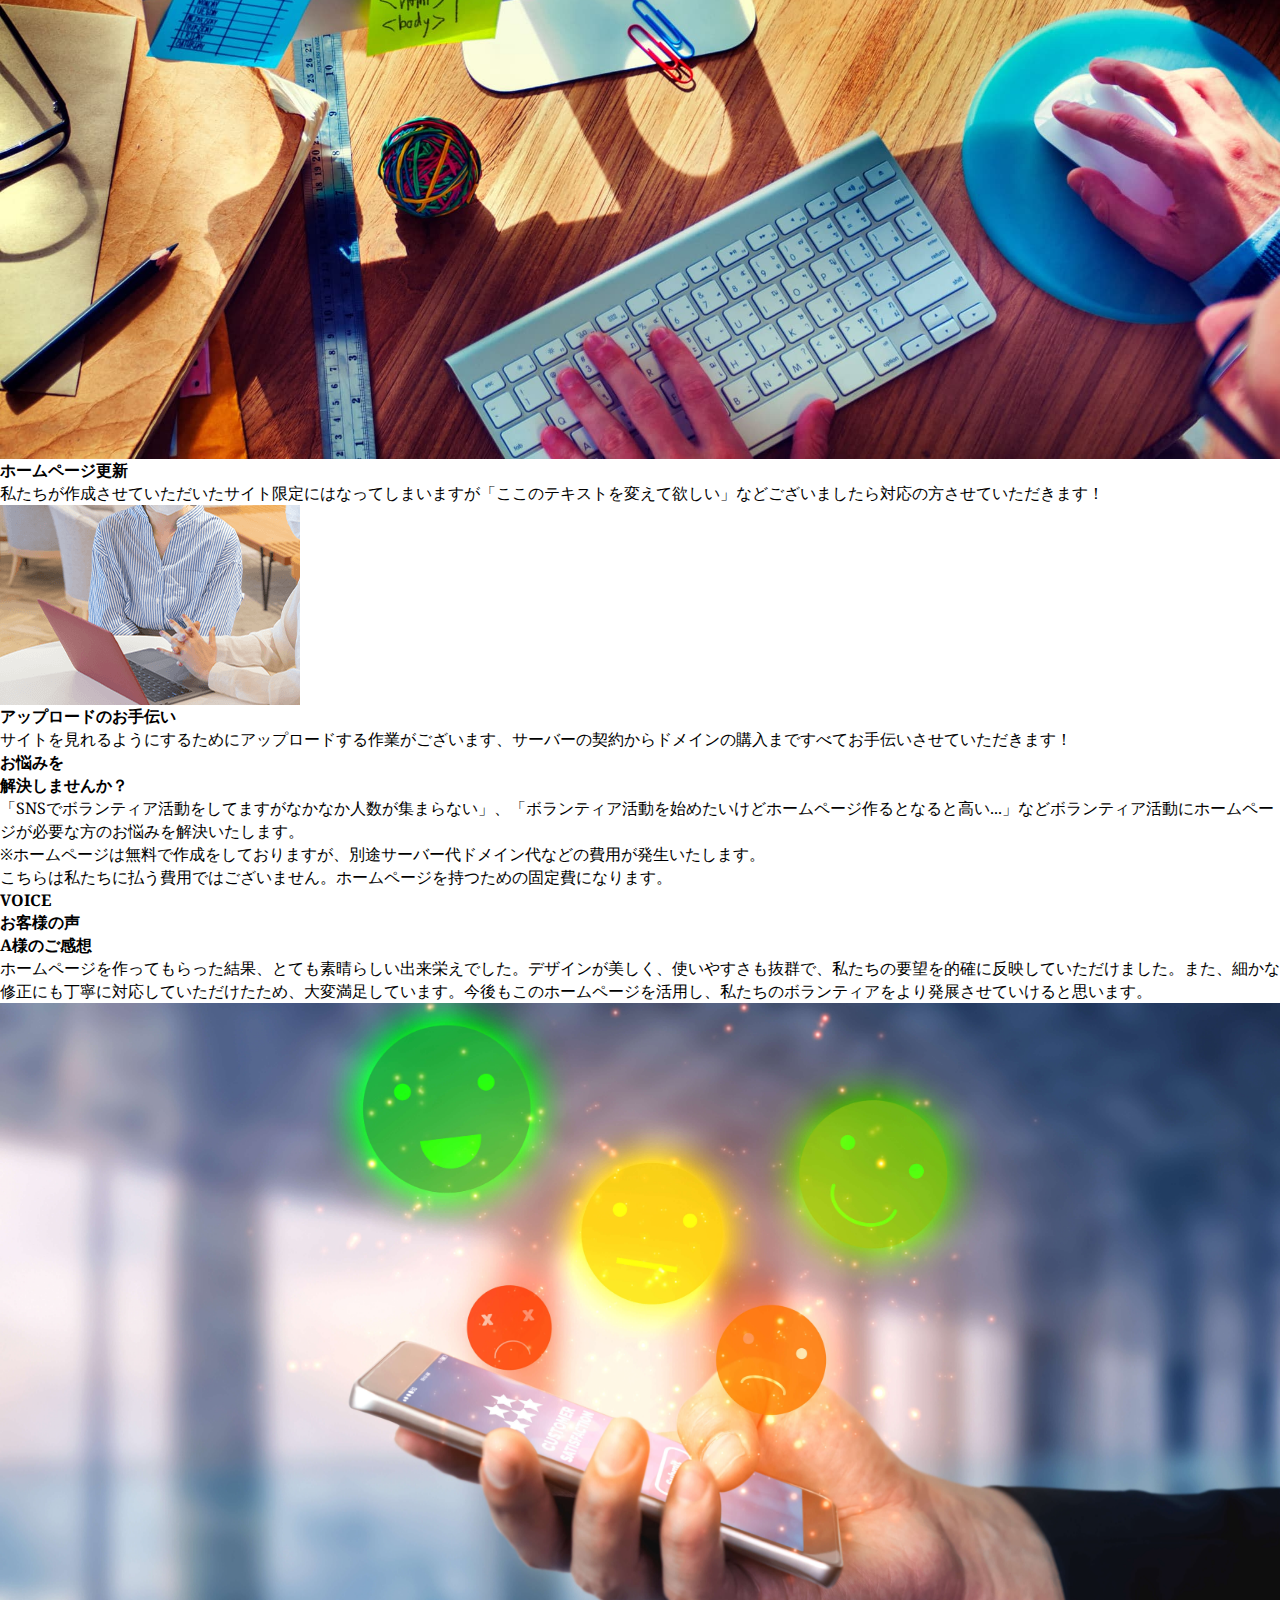
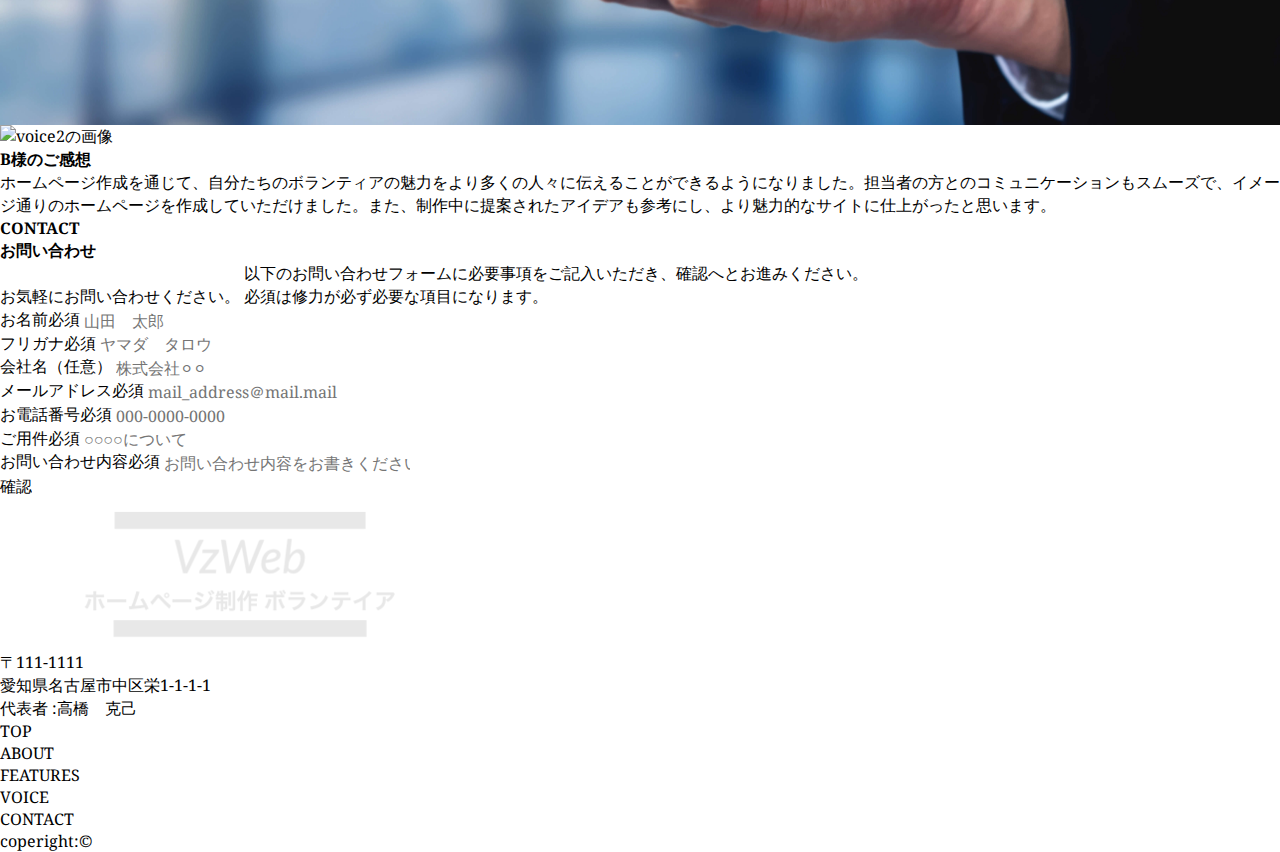
==== commit c779215c: "aaaaa編集" ====
--- a/index.html
+++ b/index.html
@@ -13,11 +13,7 @@
 
     <header>
        
-<<<<<<< HEAD
        <div class="nav aaaaaaaa"> 
-=======
-       <div class="nav test"> 
->>>>>>> main
         <div class="wrapper"> 
         <div class="nav-inr">
          <img src="picture/rogo.png" alt="ロゴ">
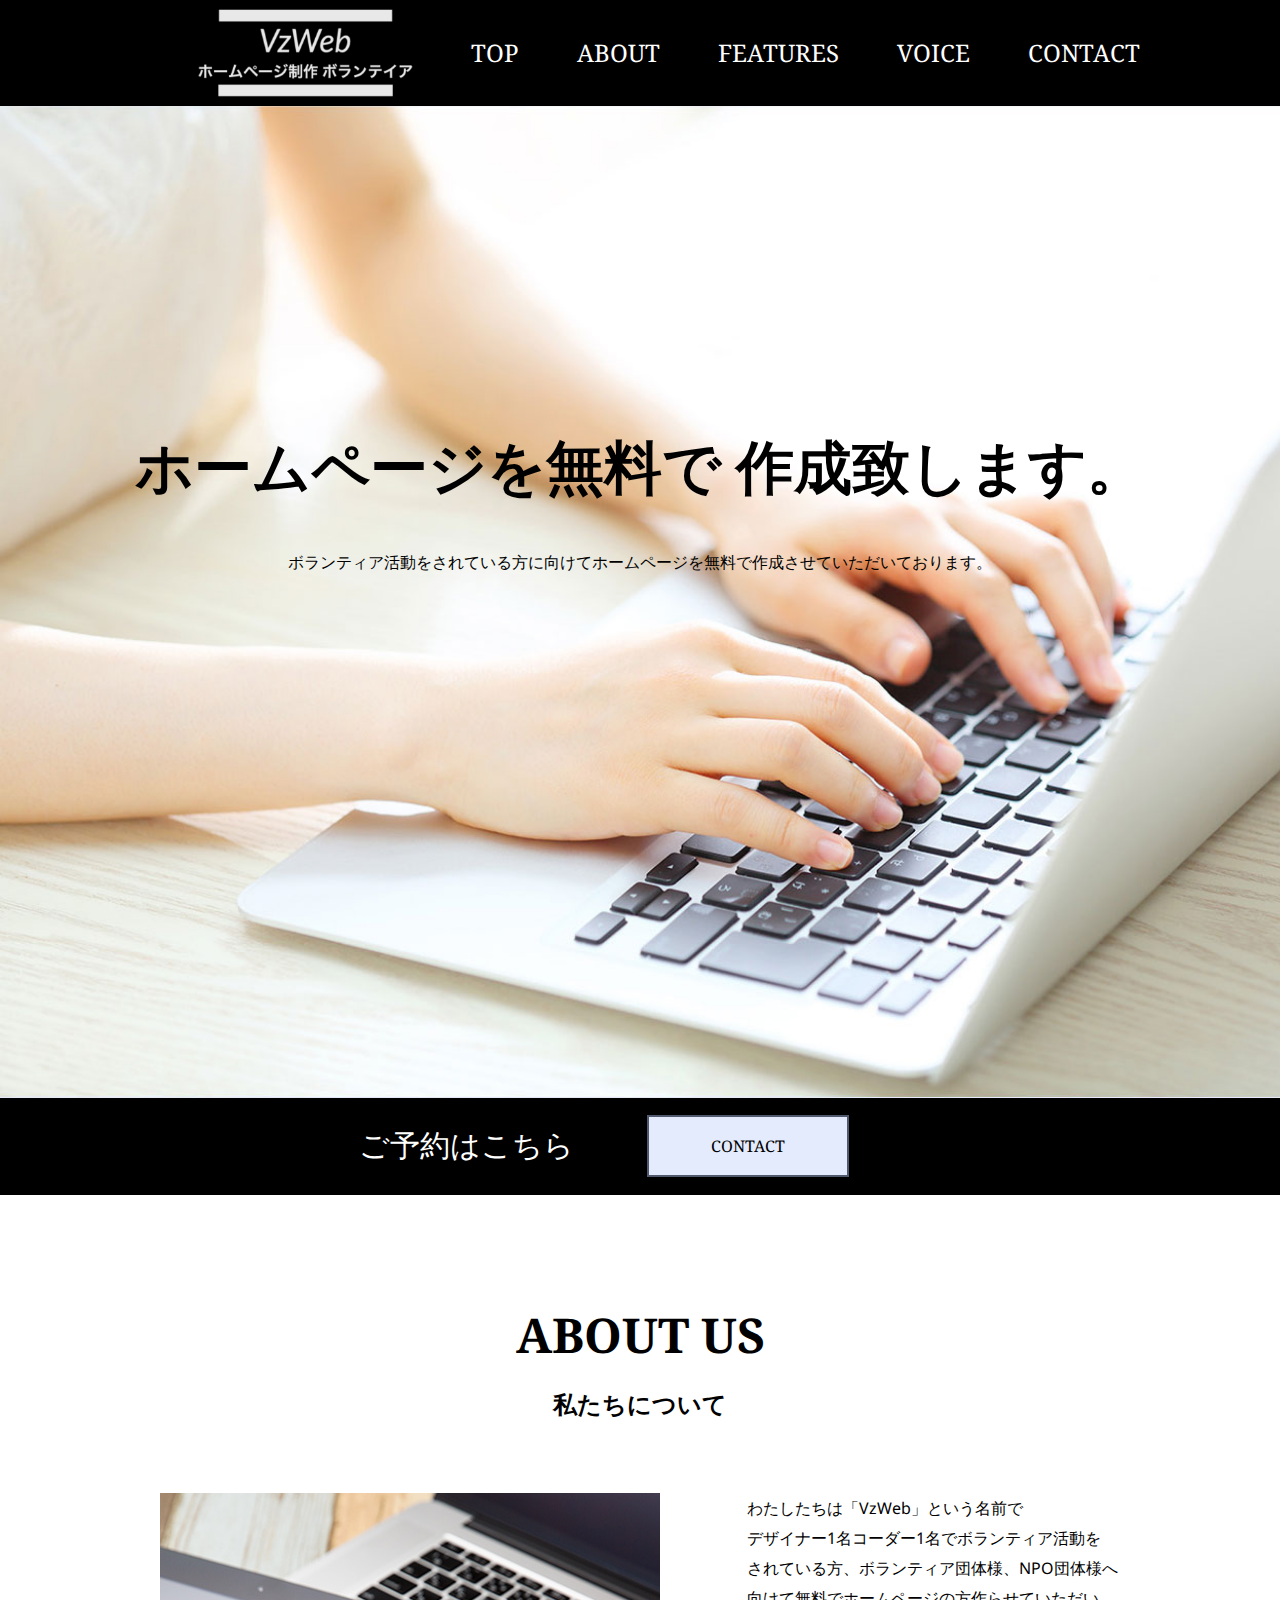
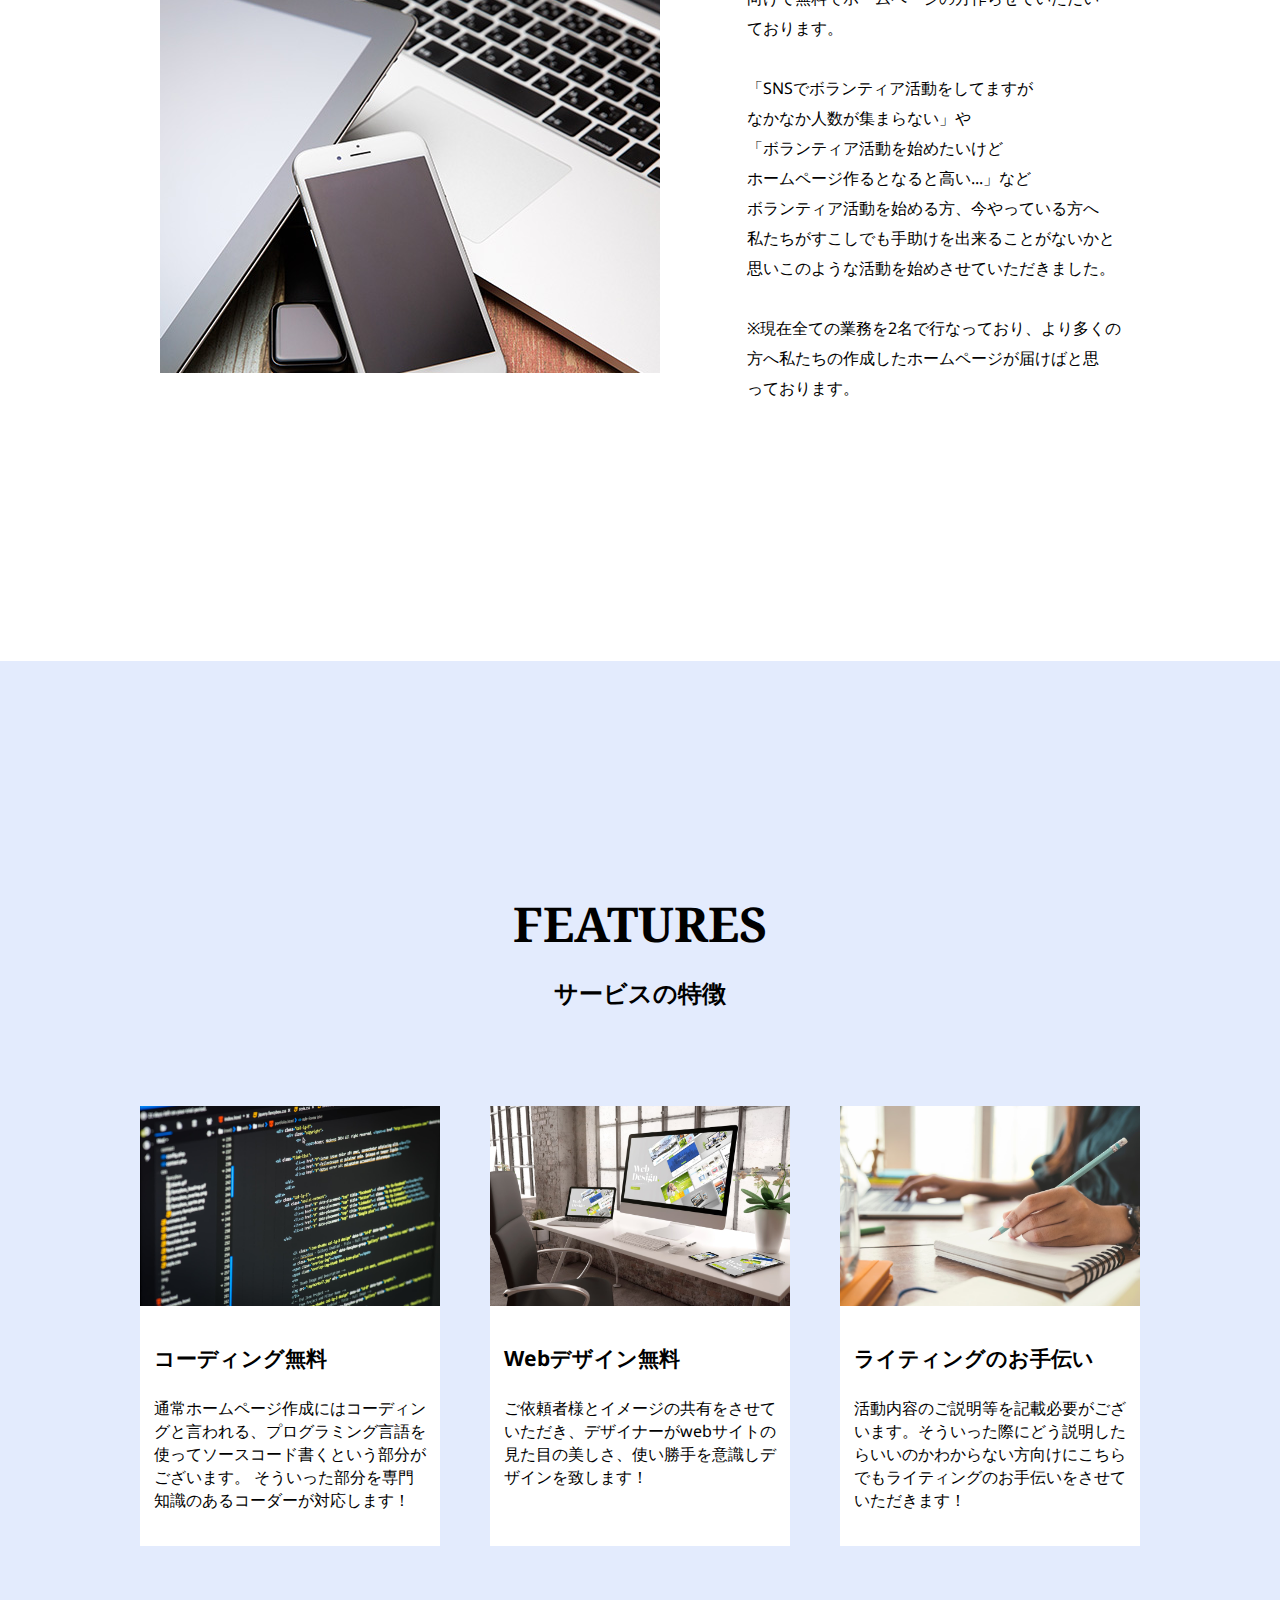
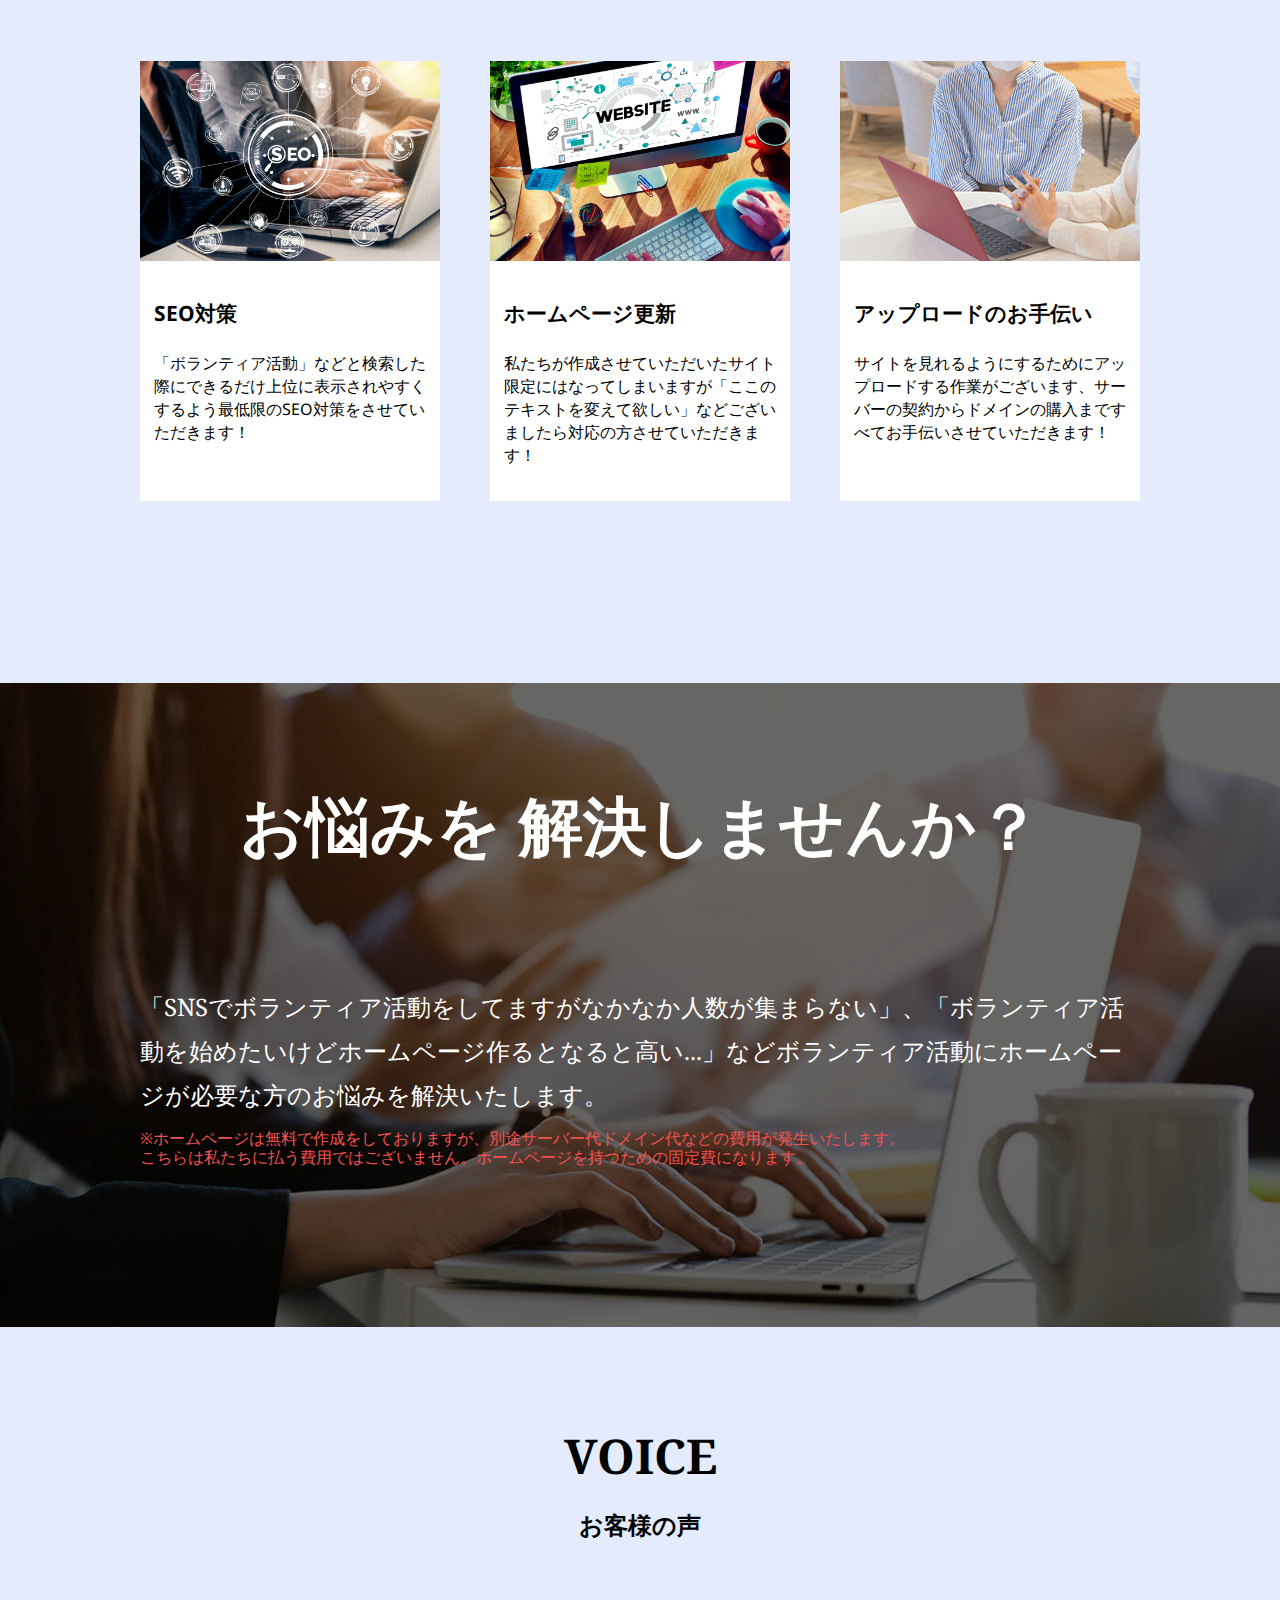
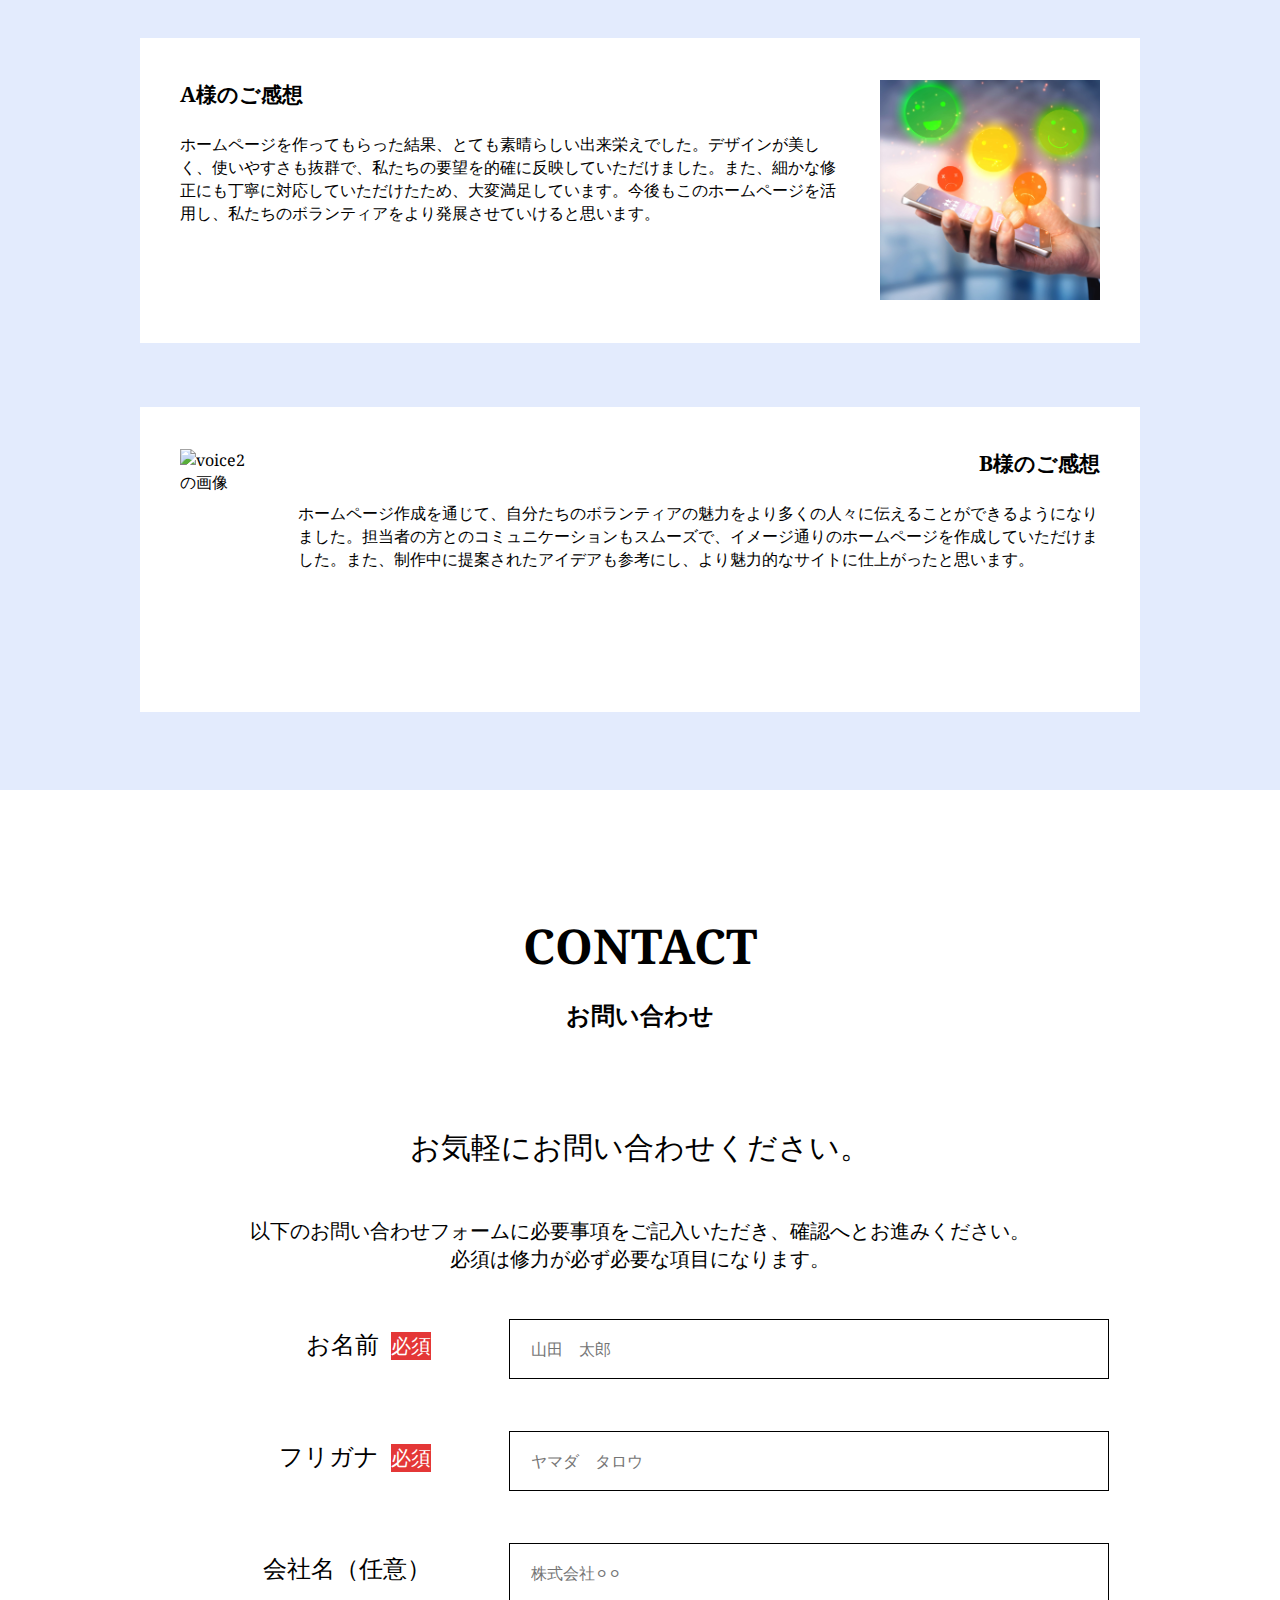
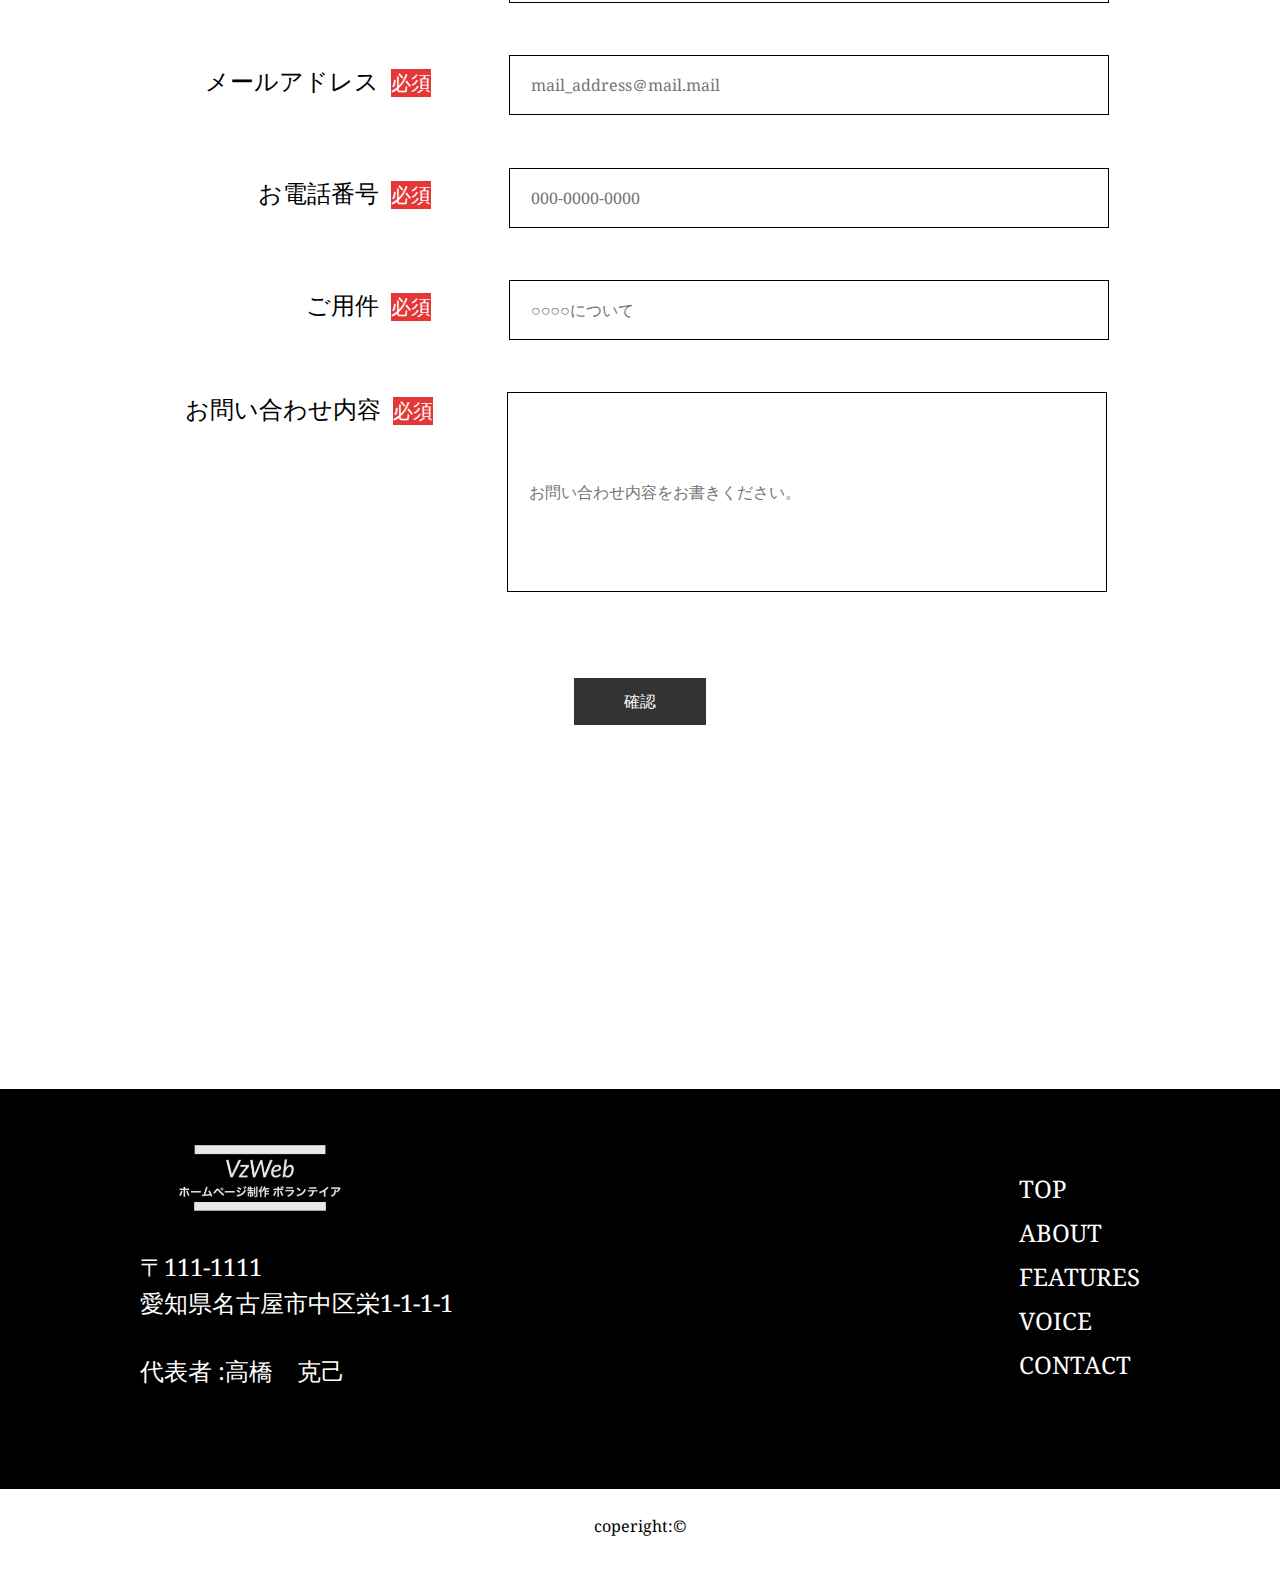
==== commit 7d639528: "変更" ====
--- a/index.html
+++ b/index.html
@@ -7,73 +7,82 @@
     <title>Vzweb | ボランティア団体様に向けた無料でホームページ制作</title>
     <link rel="stylesheet" href="style.css">
     <link href="https://fonts.googleapis.com/css2?family=Noto+Sans:ital,wght@0,100..900;1,100..900&family=Noto+Serif:ital,wght@0,100..900;1,100..900&display=swap" rel="stylesheet">
-    <script scr="jquery-3.6.3.min.js"></script>
+    <script src="https://ajax.googleapis.com/ajax/libs/jquery/3.6.0/jquery.min.js"></script>
+    <script src="script.js"></script>
+
 </head>
+
 <body>
 
-    <header>
-       
-       <div class="nav aaaaaaaa"> 
-        <div class="wrapper"> 
-        <div class="nav-inr">
-         <img src="picture/rogo.png" alt="ロゴ">
-
-         <div id="drawer_toggle">
-            <span></span>
-            <span></span>
-            <span></span>
-         </div>
-        
-         <nav id="global_nav">
-            <ul class="main-nav">
-                <li><a href="#top">TOP</a></li>
-                <li><a href="#about">ABOUT</a></li>
-                <li><a href="#features">FEATURES</a></li>
-                <li><a href="#voice">VOICE</a></li>
-                <li><a href="#contact">CONTACT</a></li>
-            </ul>
-         </nav>
-         
-        </div>
-        </div>
-       </div>
-       <!--ハンバーガーメニュー-->
-       <div class="humburger">
-        <button class="hamburger-menu" id="js-hamburger-menu">
-           <span class="hamburger-menu__bar"></span>
-           <span class="hamburger-menu__bar"></span>
-           <span class="hamburger-menu__bar"></span>
-         </button>
-         <nav class="navigation">
-           <ul class="navigation__list">
-             <li class="navigation__list-item"><a href="#top" class="navigation__link">TOP</a></li>
-             <li class="navigation__list-item"><a href="#about" class="navigation__link">ABOUT</a></li>
-             <li class="navigation__list-item"><a href="#features" class="navigation__link">FEATURES</a></li>
-             <li class="navigation__list-item"><a href="#voice" class="navigation__link">VOICE</a></li>
-             <li class="navigation__list-item"><a href="#contact" class="navigation__link">CONTACT</a></li>
-           </ul>
-         </nav>
-       </div>
-       
-       <div class="top" id="top">
-
-         <h1>ホームページを無料で<br class="pc-none">
-            作成致します。 </h1>
-         <p>
-            ボランティア活動をされている方に向けてホームページを無料で作成させていただいております。  
-         </p>
-
-       </div> 
-
-       <div class="btn">
-        <span>ご予約はこちら</span>
-        <button class="contactbtn">CONTACT</button>
-       </div>
-    
-
-    </header>
+    <header class="header">
+        <!-- コンテンツ幅 -->
+        <div class="wrapper">
+          <div class="header-inr">
+            <!-- headerのロゴ画像 -->
+            <h2><a href=""><img src="picture/logo.png" alt="ロゴ画像"></a></h2>
+    
+            <!-- headerのナビ -->
+            <nav class="header-nav">
+              <ul>
+                <li><a href="">TOP</a></li>
+                <li><a href="">ABOUT</a></li>
+                <li><a href="">FEATURES</a></li>
+                <li><a href="">VOICE</a></li>
+                <li><a href="">CONTACT</a></li>
+              </ul>
+            </nav>
+    
+            <!-- スマホ用ハンバーガーメニューの線 -->
+            <buttom class="hamburger-button">
+              <span></span>
+              <span></span>
+              <span></span>
+            </buttom>
+    
+            <!-- スマホ用ナビゲーション -->
+            <nav class="nav-sp">
+              <div class="nav-sp_inner">
+                <ul class="nav-sp_menu">
+                  <li class="nav-sp_item">
+                    <a class="nav-sp_link" href="">TOP</a>
+                  </li>
+                  <li class="nav-sp_item">
+                    <a class="nav-sp_link" href="">ABOUT</a>
+                  </li>
+                  <li class="nav-sp_item">
+                    <a class="nav-sp_link" href="">FEATURES</a>
+                  </li>
+                  <li class="nav-sp_item">
+                    <a class="nav-sp_link" href="">VOICE</a>
+                  </li>
+                  <li class="nav-sp_item">
+                    <a class="nav-sp_link" href="">CONTACT</a>
+                  </li>
+                </ul>
+              </div>
+            </nav>
+          </div>
+        </div>
+      </header>
+    
+    
+    
 
     <main>
+        <div class="top" id="top">
+
+            <h1>ホームページを無料で<br class="pc-none">
+               作成致します。 </h1>
+            <p>
+               ボランティア活動をされている方に向けてホームページを無料で作成させていただいております。  
+            </p>
+   
+          </div> 
+   
+          <div class="btn">
+           <span>ご予約はこちら</span>
+           <button class="contactbtn">CONTACT</button>
+          </div>
        <div class="aboutus wrapper" id="about">
         <h3>ABOUT US</h3>
         <h4>私たちについて</h4>
--- a/style.css
+++ b/style.css
@@ -188,67 +188,234 @@
   font-family: "Noto Serif", serif; 
 }
 
-/*トップ背景*/
-.top{
-    background-image: url(picture/mv.jpg);
-    background-repeat: no-repeat;
-    background-size: cover;
-    height: 992px;
-    margin: 0; 
-}
-@media screen and (max-width:1024px){
-  .top{
-    height: 800px;
-  }
-}
-/*navロゴ*/
-.nav img{
-  width: 240px;
-  height: 80px;
-  
-}
-
-/*nav背景*/
-.nav{
-    background-color: #000000;
-    margin: 0;
-    height: 85px;
-    
-}
-    
-.nav-inr{
+.header {
+  background-color: #000;
+}
+
+/*
+ ロゴとメニューを横並びに、上下中央にし、ロゴとメニューの余白に関しては
+ justify-content: space-between;で.containerの幅の中で
+ ロゴは左側にいき、メニューは右側に行くように余白をっている
+ */
+.header-inr {
   display: flex;
   justify-content: space-between;
   align-items: center;
-  height: 85px;
-  
-}
-
-/*nav*/
-.main-nav{
-    display: flex;
-
-    list-style: none;
-    font-size: 24px;
-    gap: 56px;    
-}
-
-@media screen and (max-width:950px){
-  .main-nav{
-  gap: 30px;
-  font-size: 20px;
- }
-}
-@media screen and (max-width:1024px){
-  .main-nav{
+}
+
+/* Photoshopでのデザインが240pxのため記述。 */
+/*
+ここでwidth:240pxとすると画面幅が縮まった際に240pxで固定になってしまうため
+maxでの記載画面縮めていってもロゴのサイズが小さくなっていくようにmaxをつけている
+240pxの固定で問題なさそうであればmaxはなくてもよい 
+*/
+.header-inr h1 {
+  max-width: 240px;
+  position: relative;
+  z-index: 999;
+}
+
+@media screen and (max-width: 768px) {
+  .header-inr h1 {
+    max-width: 200px;
+    /* 
+    スマホ時大きく感じたため調整
+     */
+  }
+}
+
+/* メニューを横並びにし余白(gap)を58pxとしている */
+.header-inr ul {
+  display: flex;
+  gap: 58px;
+  font-size: 24px;
+  color: #fff;
+}
+.header-inr ul a{
+  color: #fff;
+}
+
+/* ハンバーガーメニューの開いた状態の各メニュー項目同士の間隔 */
+@media screen and (max-width: 1024px) {
+  .header-inr ul {
+    gap: 20px;
+  }
+}
+
+/* メニュー項目を非表示にし、ハンバーガーメニューに切り替える */
+@media screen and (max-width: 1024px) {
+  .header-nav {
     display: none;
   }
-
-.main-nav a{
-    color: #fdfdfd;
-}
-
-
+}
+
+/* 以下ハンバーガーメニュー */
+/* ハンバーガーボタンのデザイン */
+.hamburger-button {
+  position: relative;
+  width: 3rem;
+  height: 3rem;
+  background-color: transparent;
+  border: none;
+  cursor: pointer;
+  z-index: 999;
+   /* 
+   メニューを開いている時もクリックできるよう設定
+   ここの999の数字を下げてしまうと線が見えなくなってしまう
+    */
+  display: none;
+}
+
+/* 
+ここでハンバーガーメニューの3本線が表示されるようにしている
+ */
+ @media screen and (max-width: 1024px) {
+    .hamburger-button {
+      display: block;
+    }
+  }
+
+
+  /* ３本線のボタンに関する記述 */
+.hamburger-button > span {
+  display: block;
+  position: absolute;
+  top: 50%;
+  left: 50%;
+  width: 2rem;
+  height: 2px;
+  background-color: #fff;
+  transform: translateX(-50%);
+}
+
+.hamburger-button > span:first-child {
+  transform: translate(-50%, calc(-50% - 0.7rem));
+  transition: transform 0.6s ease;
+}
+
+.hamburger-button > span:nth-child(2) {
+  transform: translate(-50%, -50%);
+  transition: opacity 0.6s ease;
+}
+
+.hamburger-button > span:last-child {
+  transform: translate(-50%, calc(-50% + 0.7rem));
+  transition: transform 0.6s ease;
+}
+
+.hamburger-button.active > span:first-child {
+  transform: translate(-50%, -50%) rotate(-45deg);
+}
+
+.hamburger-button.active > span:first-child {
+  transform: translate(-50%, -50%) rotate(-45deg);
+}
+
+.hamburger-button.active > span:nth-child(2) {
+  opacity: 0;
+}
+
+.hamburger-button.active > span:last-child {
+  transform: translate(-50%, -50%) rotate(45deg);
+}
+
+/* ここまでボタンに関する記述 */
+
+/* メニューのデザイン */
+.nav-sp {
+  position: fixed; /* 追従ヘッダーなどでも表示できるよう設定しておく */
+  top: 0;
+  left: 0;
+  width: 100%;
+  height: 100vh;
+  background-color: rgba(0, 0, 0, 0.5);
+  transition: all 0.6s;
+  opacity: 0;
+  visibility: hidden;
+  display: none;
+  z-index: 998;
+  /* 
+  .hamburger-buttonにも同じ記述があるがこちらは998となっている
+  数字が大きいほど重なり順で一番上に表示される
+  試しに999にしてハンバーガーメニューを開くと３本線が見えなくなってしまう
+  試してみてください。
+  ハンバーガーメニューの３本線は常に一番上にないといけないため999で
+  ここはメニューの部分になるため３本線よりは１つ下に表示してほしいため998としている
+   */
+
+}
+
+@media screen and (max-width: 1024px) {
+  .nav-sp {
+    display: block;
+  }
+}
+
+.nav-sp.active {
+  opacity: 1;
+  visibility: visible;
+}
+
+.nav-sp_inner {
+  position: relative;
+  width: 100%;
+  height: 100%;
+  background-color: #000;
+  padding: 6rem 1.5rem 1rem;
+  /*
+  メニュー上下左右に余白をとっている
+  remと記述しているがpxでも問題ございません。
+   */
+  margin: 0 0 0 auto;
+  overflow: scroll;
+  transform: translateX(100%);
+  /* 
+  ↑この記述はメニューがどのようなアニメーションで開くかを制御している
+  現在右からスライドして出てくる
+  この記述を消すとふわっと表示される
+  試してみてください。
+   */
+  transition: transform 0.6s ease;
+  /* 
+  ↑この記述はメニューがどのぐらいの速度で表示されるか
+  今は0.6秒で表示される
+  6sなどにすると6秒かけて表示される
+  試してみてください。
+   */
+}
+
+.nav-sp_menu {
+  display: flex;
+  flex-direction: column;
+  /* 
+  メニューの項目を並びにしている
+   */
+}
+
+.nav-sp_link {
+  display: block;
+  color: #fff;
+  text-decoration: none;
+  padding: 1rem 1rem;
+  border-bottom: solid 1px lightgray;
+  /* 
+  メニューの中身の各項目
+  上下に余白がないと押した際に他のメニューが反応してしまう可能性があるため
+  すこし、押せる範囲を広げている
+  background-color: aqua;
+  などを入れて押せる範囲がどのぐらいあるのか目で確かめてみてください。
+   */
+}
+
+.nav-sp.active .nav-sp_inner {
+  transform: translateX(0);
+}
+
+/* ハンバーガーメニュー展開時、背景を固定 */
+body.active {
+  height: 100%;
+  overflow: hidden;
+}
 
 
 /*コンテンツの最大幅設定*/
@@ -265,6 +432,20 @@
  .pc-none{
   display: block;
  }
+}
+
+/*トップ背景*/
+.top{
+  background-image: url(picture/mv.jpg);
+  background-repeat: no-repeat;
+  background-size: cover;
+  height: 992px;
+  margin: 0; 
+}
+@media screen and (max-width:1024px){
+.top{
+  height: 800px;
+}
 }
 
 /*topの文字*/
@@ -333,6 +514,7 @@
   .btn span{
     display: none;
   }
+} 
 
 
 .contactbtn{
@@ -763,91 +945,3 @@
   text-align: center;
 }
 
-/*ハンバーガーメニュー*/
-
-@media screen and (max-width:1024px){
-  .hamburger{
-    display: block;
-  }
-.hamburger-menu {
-  width: 50px;
-  height: 50px;
-  position: relative;
-  border: none;
-  background: transparent;
-  appearance: none;
-  padding: 0;
-  cursor: pointer;
-}
-.hamburger-menu__bar {
-  display: inline-block;
-  width: 44%;
-  height: 2px;
-  background: #242424;
-  position: absolute;
-  left: 50%;
-  transform: translateX(-50%);
-  transition: .5s;
-}
-.hamburger-menu__bar:first-child {
-  top: 16px;
-}
-.hamburger-menu__bar:nth-child(2) {
-  top: 24px;
-}
-.hamburger-menu__bar:last-child {
-  top: 32px;
-}
-.hamburger-menu--open .hamburger-menu__bar {
-  top: 50%;
-}
-.hamburger-menu--open .hamburger-menu__bar:first-child {
-  transform: translateX(-50%) translateY(-50%) rotate(45deg);
-}
-.hamburger-menu--open .hamburger-menu__bar:last-child {
-  transform: translateX(-50%) translateY(-50%) rotate(-45deg);
-}
-.hamburger-menu--open .hamburger-menu__bar:nth-child(2) {
-  display: none;
-}
-.navigation {
-  display: none;
-  background: #242424;
-  position: absolute;
-  top: 50px;
-  width: 100%;
-  z-index: 9999;
-}
-.navigation__list {
-  text-align: center;
-  list-style: none;
-  padding: 0;
-  margin: 0;
-}
-.navigation__list-item {
-  border-bottom: solid 1px #474747;
-}
-.navigation__list-item:first-child {
-  border-top: solid 1px #474747;
-}
-.navigation__link {
-  color: #fff;
-  font-weight: 700;
-  text-decoration: none;
-  display: block;
-  padding: 24px 0;
-  transition: .5s;
-}
-@media (hover: hover) and (pointer: fine) {
-  .navigation__link:hover {
-    background: #333;
-  }
-}
-
-
-
-
-
-
-
-
